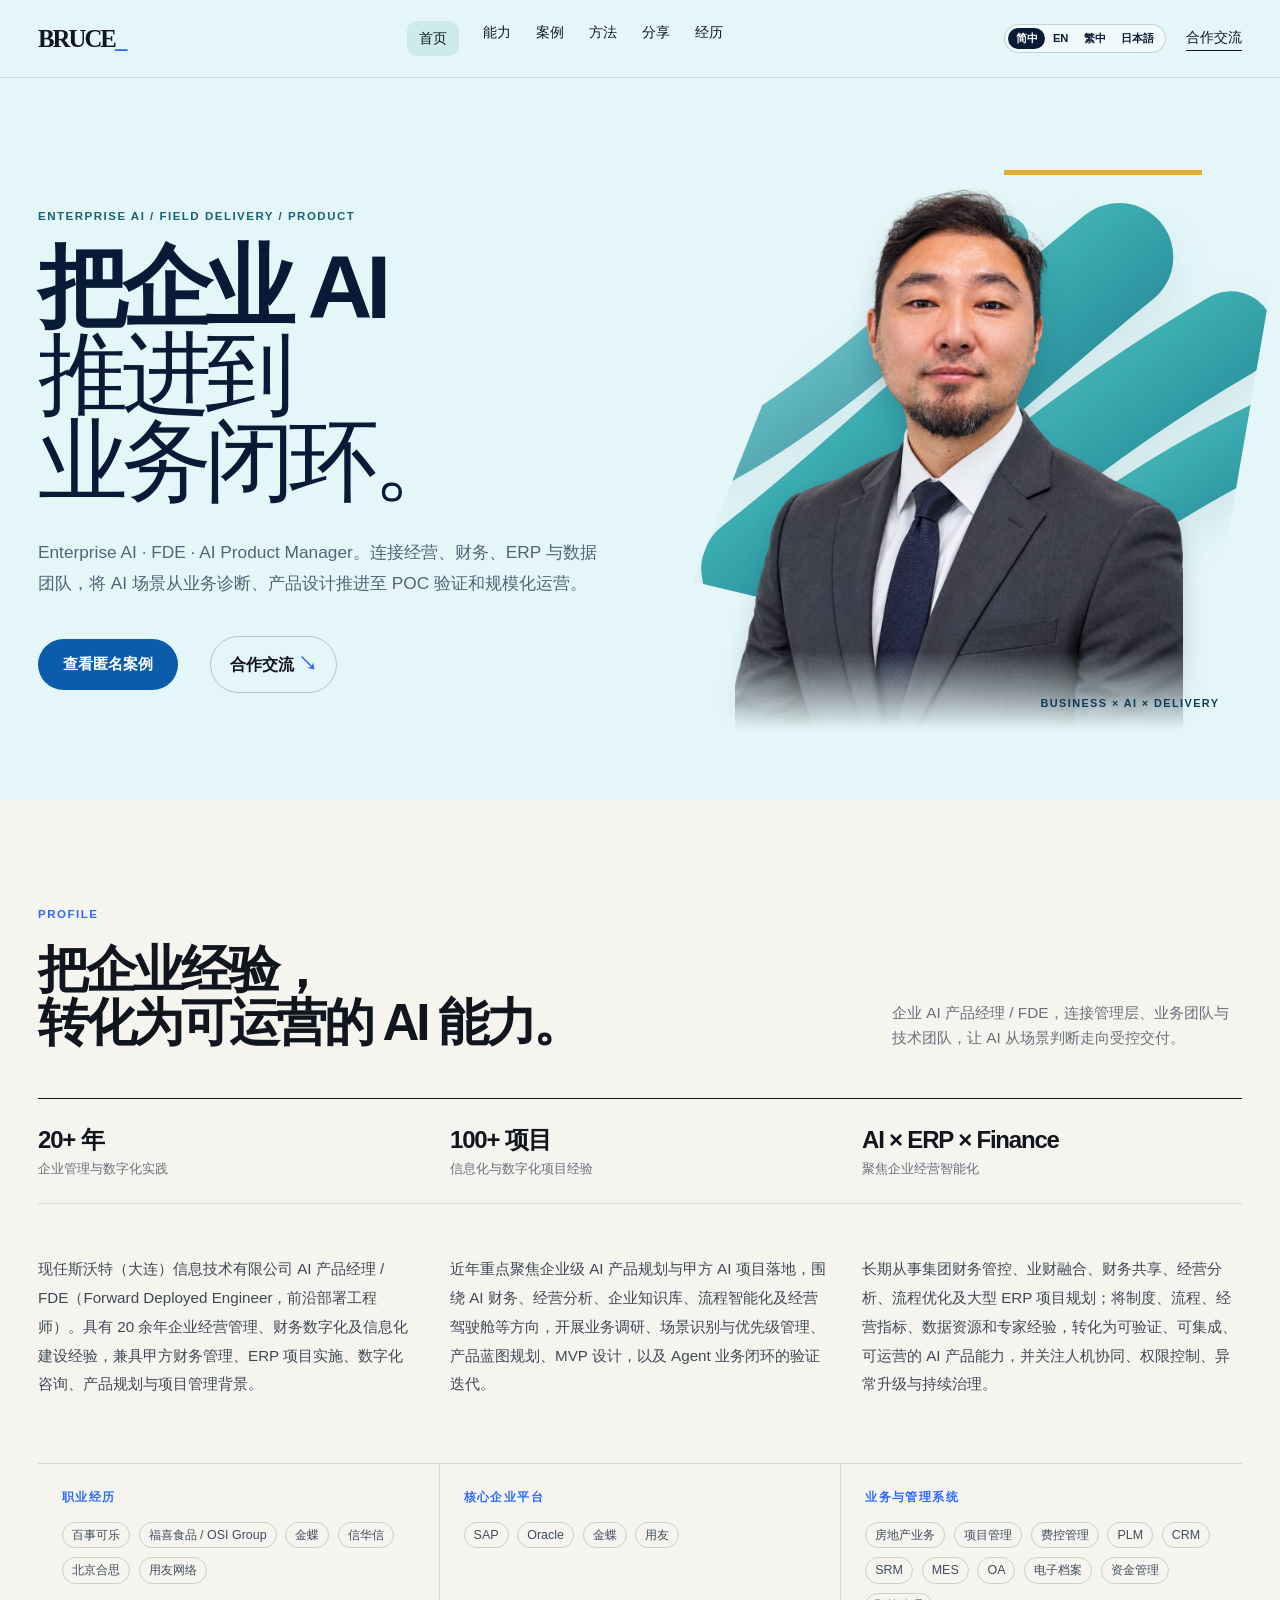
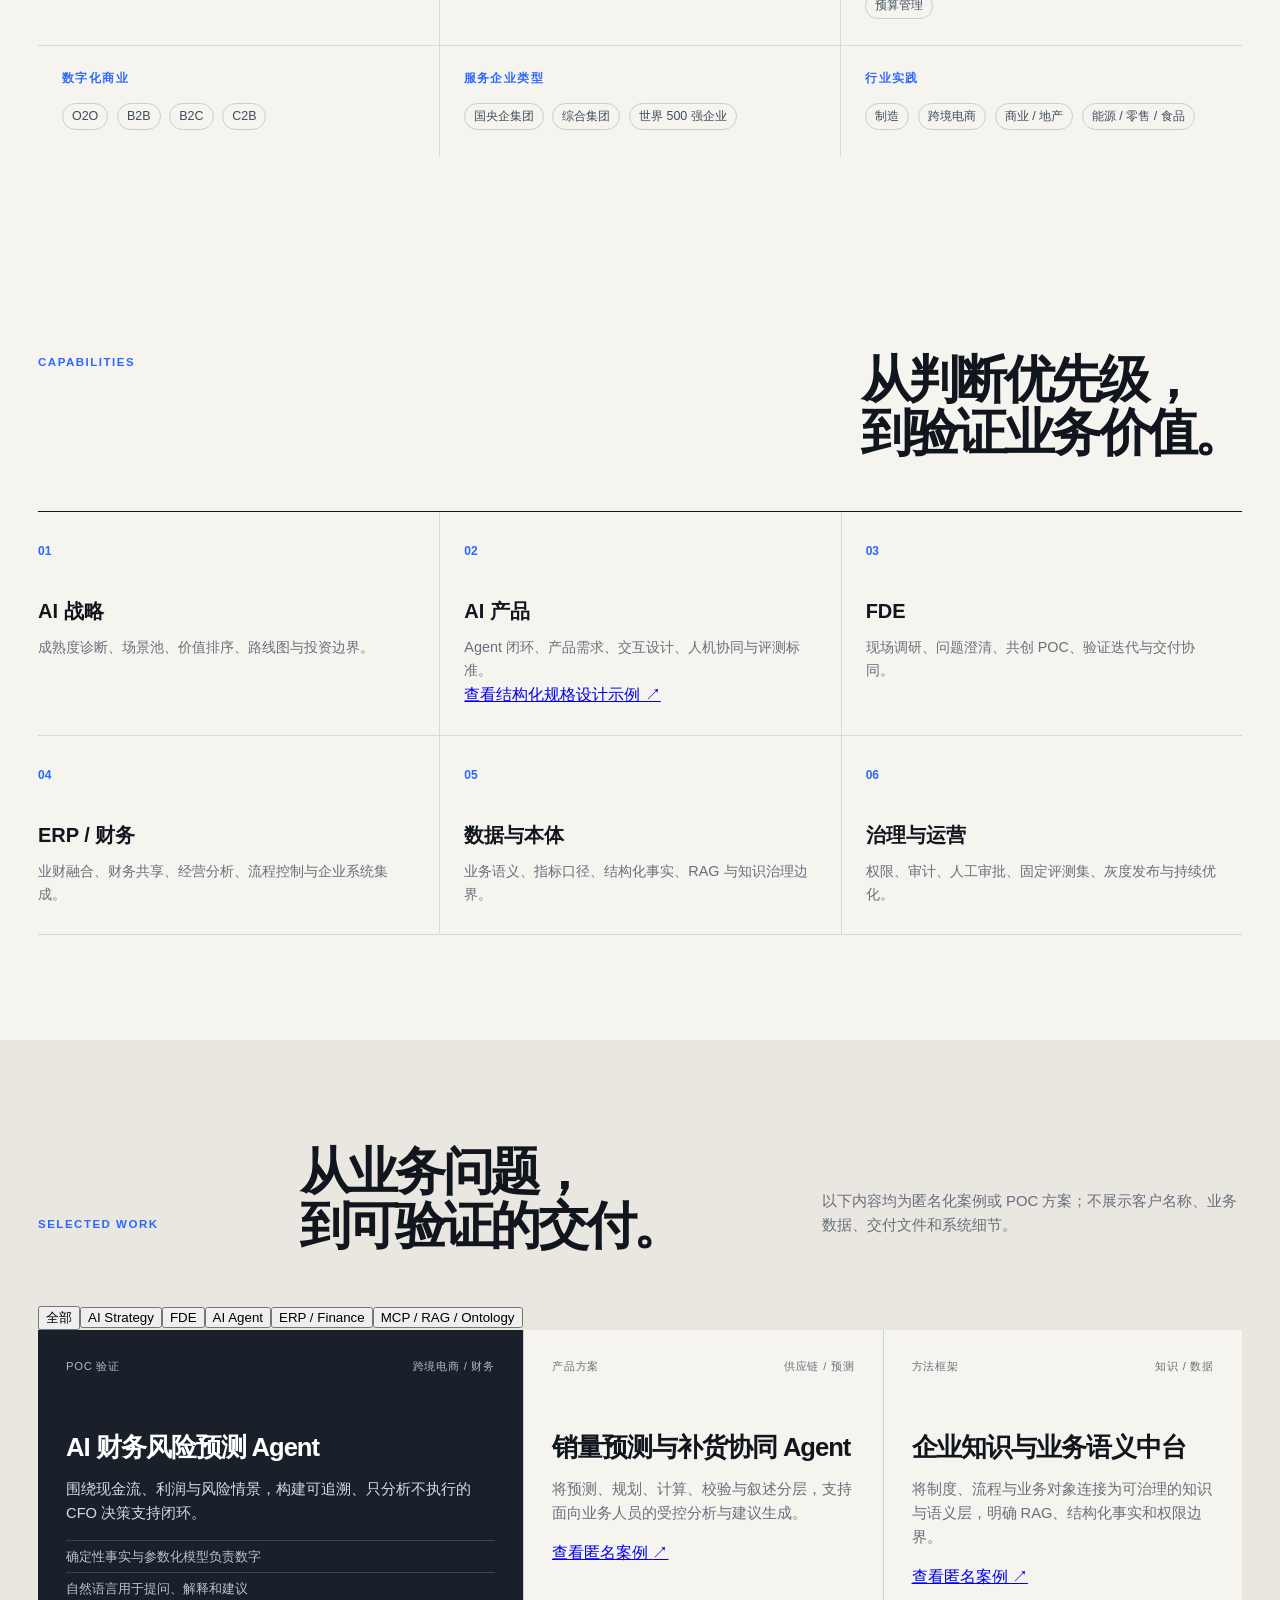
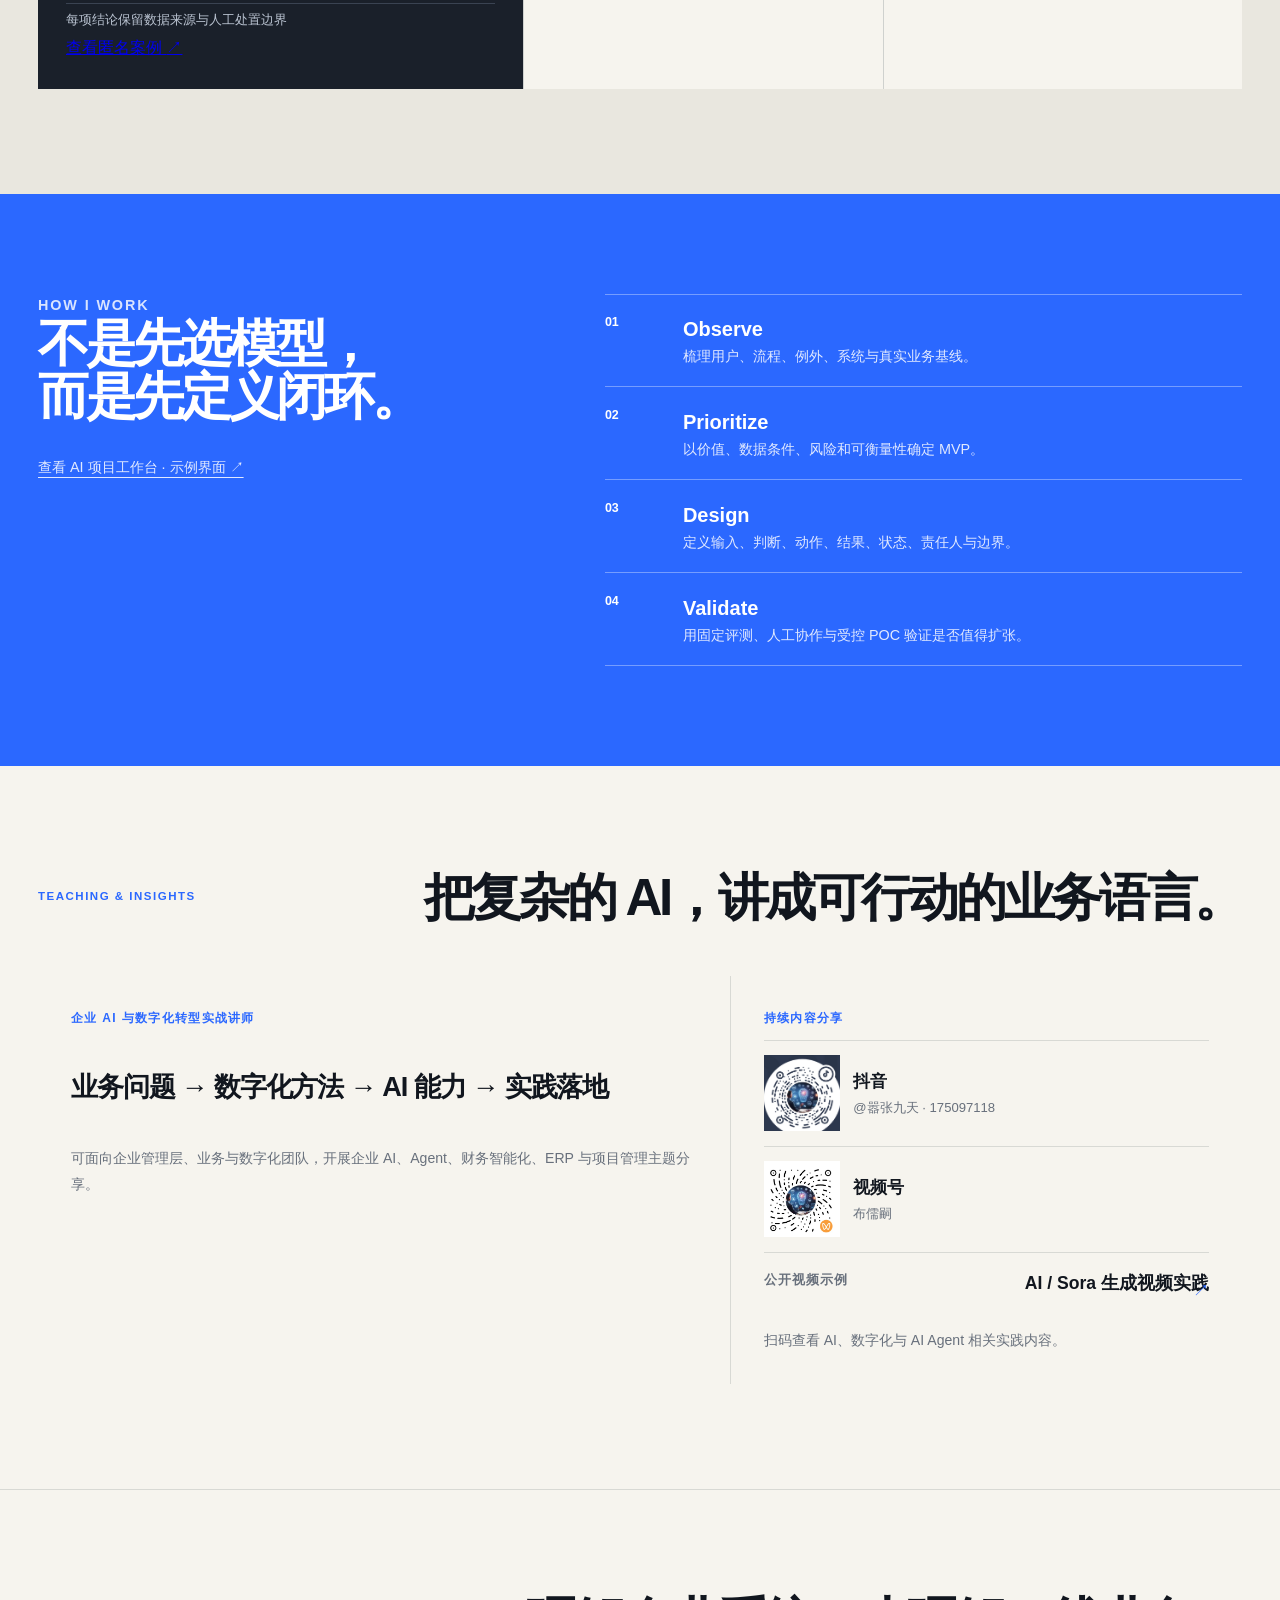
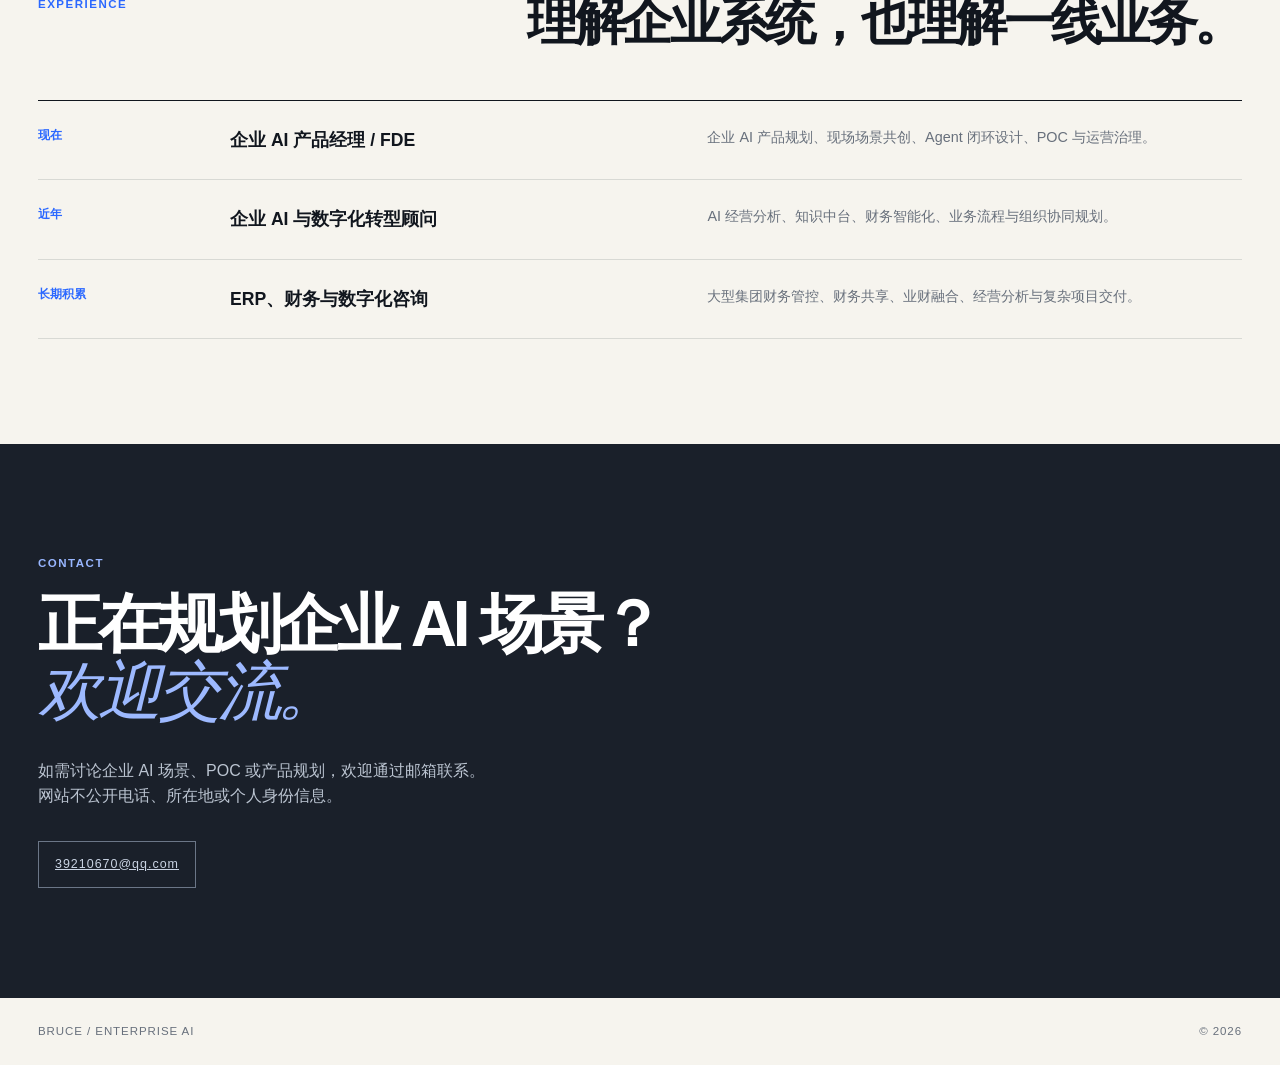
==== index.html @ 6c855cea "Publish Bruce AI portfolio" ====
<!doctype html>
<html lang="zh-CN">
  <head>
    <meta charset="UTF-8" />
    <meta name="viewport" content="width=device-width, initial-scale=1.0" />
    <meta name="description" content="Bruce 的企业 AI、FDE、AI 产品与数字化转型个人作品集。" />
    <title>Bruce | Enterprise AI · FDE · AI Product</title>
    <link rel="alternate" hreflang="zh-CN" href="index.html" />
    <link rel="alternate" hreflang="en" href="en/" />
    <link rel="alternate" hreflang="zh-Hant" href="zh-hant/" />
    <link rel="alternate" hreflang="ja" href="ja/" />
    <link rel="alternate" hreflang="x-default" href="index.html" />
    <link rel="icon" type="image/svg+xml" href="favicon.svg" />
    <link rel="stylesheet" href="styles.css" />
    <link rel="stylesheet" href="channel.css" />
    <link rel="stylesheet" href="profile.css" />
    <link rel="stylesheet" href="hero-refresh.css" />
    <link rel="stylesheet" href="hero-cutout.css" />
    <link rel="stylesheet" href="language.css" />
  </head>
  <body>
    <a class="skip-link" href="#main">跳至正文</a>
    <header class="site-header">
      <a class="brand" href="#top" aria-label="Bruce 首页">BRUCE<span>_</span></a>
      <nav aria-label="主导航">
        <a href="#top">首页</a>
        <a href="#capabilities">能力</a>
        <a href="#projects">案例</a>
        <a href="#method">方法</a>
        <a href="#insights">分享</a>
        <a href="#experience">经历</a>
      </nav>
      <div class="header-tools">
        <div class="language-tabs" aria-label="语言选择">
          <a href="index.html" lang="zh-CN" aria-current="page">简中</a>
          <a href="en/" lang="en">EN</a>
          <a href="zh-hant/" lang="zh-Hant">繁中</a>
          <a href="ja/" lang="ja">日本語</a>
        </div>
        <details class="language-menu">
          <summary>简中</summary>
          <div>
            <a href="index.html" lang="zh-CN" aria-current="page">简体中文</a>
            <a href="en/" lang="en">English</a>
            <a href="zh-hant/" lang="zh-Hant">繁體中文</a>
            <a href="ja/" lang="ja">日本語</a>
          </div>
        </details>
        <a class="header-cta" href="#contact">合作交流</a>
      </div>
    </header>

    <main id="main">
      <section class="hero" id="top" aria-labelledby="hero-title">
        <div class="hero-copy">
          <p class="eyebrow">ENTERPRISE AI / FIELD DELIVERY / PRODUCT</p>
          <h1 id="hero-title">把企业 AI<br /><em>推进到<br />业务闭环。</em></h1>
          <p class="lede">Enterprise AI · FDE · AI Product Manager。连接经营、财务、ERP 与数据团队，将 AI 场景从业务诊断、产品设计推进至 POC 验证和规模化运营。</p>
          <div class="hero-actions">
            <a class="button primary" href="#projects">查看匿名案例</a>
            <a class="text-link" href="#contact">合作交流 <span aria-hidden="true">↘</span></a>
          </div>
        </div>
        <figure class="hero-portrait">
          <img src="assets/profile/bruce-portrait-cutout-v1.png" alt="Bruce 的职业肖像" />
          <figcaption>BUSINESS × AI × DELIVERY</figcaption>
        </figure>
      </section>

      <section class="section profile" id="profile" aria-labelledby="profile-title">
        <div class="section-intro profile-intro">
          <div><p class="eyebrow">PROFILE</p><h2 id="profile-title">把企业经验，<br />转化为可运营的 AI 能力。</h2></div>
          <p>企业 AI 产品经理 / FDE，连接管理层、业务团队与技术团队，让 AI 从场景判断走向受控交付。</p>
        </div>
        <div class="profile-proof" aria-label="经验概览">
          <div><strong>20+ 年</strong><span>企业管理与数字化实践</span></div>
          <div><strong>100+ 项目</strong><span>信息化与数字化项目经验</span></div>
          <div><strong>AI × ERP × Finance</strong><span>聚焦企业经营智能化</span></div>
        </div>
        <div class="profile-story">
          <p>现任斯沃特（大连）信息技术有限公司 AI 产品经理 / FDE（Forward Deployed Engineer，前沿部署工程师）。具有 20 余年企业经营管理、财务数字化及信息化建设经验，兼具甲方财务管理、ERP 项目实施、数字化咨询、产品规划与项目管理背景。</p>
          <p>近年重点聚焦企业级 AI 产品规划与甲方 AI 项目落地，围绕 AI 财务、经营分析、企业知识库、流程智能化及经营驾驶舱等方向，开展业务调研、场景识别与优先级管理、产品蓝图规划、MVP 设计，以及 Agent 业务闭环的验证迭代。</p>
          <p>长期从事集团财务管控、业财融合、财务共享、经营分析、流程优化及大型 ERP 项目规划；将制度、流程、经营指标、数据资源和专家经验，转化为可验证、可集成、可运营的 AI 产品能力，并关注人机协同、权限控制、异常升级与持续治理。</p>
        </div>
        <div class="profile-context" aria-label="职业背景概览">
          <article><p>职业经历</p><ul><li>百事可乐</li><li>福喜食品 / OSI Group</li><li>金蝶</li><li>信华信</li><li>北京合思</li><li>用友网络</li></ul></article>
          <article><p>核心企业平台</p><ul><li>SAP</li><li>Oracle</li><li>金蝶</li><li>用友</li></ul></article>
          <article><p>业务与管理系统</p><ul><li>房地产业务</li><li>项目管理</li><li>费控管理</li><li>PLM</li><li>CRM</li><li>SRM</li><li>MES</li><li>OA</li><li>电子档案</li><li>资金管理</li><li>预算管理</li></ul></article>
          <article><p>数字化商业</p><ul><li>O2O</li><li>B2B</li><li>B2C</li><li>C2B</li></ul></article>
          <article><p>服务企业类型</p><ul><li>国央企集团</li><li>综合集团</li><li>世界 500 强企业</li></ul></article>
          <article><p>行业实践</p><ul><li>制造</li><li>跨境电商</li><li>商业 / 地产</li><li>能源 / 零售 / 食品</li></ul></article>
        </div>
      </section>

      <section class="section" id="capabilities" aria-labelledby="capabilities-title">
        <div class="section-intro">
          <p class="eyebrow">CAPABILITIES</p>
          <h2 id="capabilities-title">从判断优先级，<br />到验证业务价值。</h2>
        </div>
        <div class="capability-grid">
          <article><span>01</span><h3>AI 战略</h3><p>成熟度诊断、场景池、价值排序、路线图与投资边界。</p></article>
          <article><span>02</span><h3>AI 产品</h3><p>Agent 闭环、产品需求、交互设计、人机协同与评测标准。</p><a href="cases/schema-configurator.html#product-preview">查看结构化规格设计示例 ↗</a></article>
          <article><span>03</span><h3>FDE</h3><p>现场调研、问题澄清、共创 POC、验证迭代与交付协同。</p></article>
          <article><span>04</span><h3>ERP / 财务</h3><p>业财融合、财务共享、经营分析、流程控制与企业系统集成。</p></article>
          <article><span>05</span><h3>数据与本体</h3><p>业务语义、指标口径、结构化事实、RAG 与知识治理边界。</p></article>
          <article><span>06</span><h3>治理与运营</h3><p>权限、审计、人工审批、固定评测集、灰度发布与持续优化。</p></article>
        </div>
      </section>

      <section class="section projects" id="projects" aria-labelledby="projects-title">
        <div class="section-intro wide">
          <p class="eyebrow">SELECTED WORK</p>
          <h2 id="projects-title">从业务问题，<br />到可验证的交付。</h2>
          <p>以下内容均为匿名化案例或 POC 方案；不展示客户名称、业务数据、交付文件和系统细节。</p>
        </div>
        <div class="project-filters" aria-label="按能力筛选案例">
          <button class="filter-button active" type="button" data-filter="all" aria-pressed="true">全部</button><button class="filter-button" type="button" data-filter="strategy" aria-pressed="false">AI Strategy</button><button class="filter-button" type="button" data-filter="fde" aria-pressed="false">FDE</button><button class="filter-button" type="button" data-filter="agent" aria-pressed="false">AI Agent</button><button class="filter-button" type="button" data-filter="finance" aria-pressed="false">ERP / Finance</button><button class="filter-button" type="button" data-filter="ontology" aria-pressed="false">MCP / RAG / Ontology</button>
        </div>
        <div class="project-stack">
          <article class="project-card featured" data-tags="agent,fde,finance">
            <div class="project-meta"><span>POC 验证</span><span>跨境电商 / 财务</span></div>
            <h3>AI 财务风险预测 Agent</h3>
            <p>围绕现金流、利润与风险情景，构建可追溯、只分析不执行的 CFO 决策支持闭环。</p>
            <ul><li>确定性事实与参数化模型负责数字</li><li>自然语言用于提问、解释和建议</li><li>每项结论保留数据来源与人工处置边界</li></ul>
            <a class="case-link" href="cases/ai-finance-risk-agent.html">查看匿名案例 <span aria-hidden="true">↗</span></a>
          </article>
          <article class="project-card" data-tags="agent,strategy,finance">
            <div class="project-meta"><span>产品方案</span><span>供应链 / 预测</span></div>
            <h3>销量预测与补货协同 Agent</h3>
            <p>将预测、规划、计算、校验与叙述分层，支持面向业务人员的受控分析与建议生成。</p>
            <a class="case-link" href="cases/sales-forecast-replenishment-agent.html">查看匿名案例 <span aria-hidden="true">↗</span></a>
          </article>
          <article class="project-card" data-tags="ontology,strategy,fde">
            <div class="project-meta"><span>方法框架</span><span>知识 / 数据</span></div>
            <h3>企业知识与业务语义中台</h3>
            <p>将制度、流程与业务对象连接为可治理的知识与语义层，明确 RAG、结构化事实和权限边界。</p>
            <a class="case-link" href="cases/knowledge-semantic-platform.html">查看匿名案例 <span aria-hidden="true">↗</span></a>
          </article>
        </div>
      </section>

      <section class="method" id="method" aria-labelledby="method-title">
        <div>
          <p class="eyebrow">HOW I WORK</p>
          <h2 id="method-title">不是先选模型，<br />而是先定义闭环。</h2>
          <p style="margin-top:2rem"><a href="cases/ai-project-workbench.html#product-preview" style="color:inherit;text-underline-offset:5px">查看 AI 项目工作台 · 示例界面 ↗</a></p>
        </div>
        <ol>
          <li><b>01</b><div><h3>Observe</h3><p>梳理用户、流程、例外、系统与真实业务基线。</p></div></li>
          <li><b>02</b><div><h3>Prioritize</h3><p>以价值、数据条件、风险和可衡量性确定 MVP。</p></div></li>
          <li><b>03</b><div><h3>Design</h3><p>定义输入、判断、动作、结果、状态、责任人与边界。</p></div></li>
          <li><b>04</b><div><h3>Validate</h3><p>用固定评测、人工协作与受控 POC 验证是否值得扩张。</p></div></li>
        </ol>
      </section>

      <section class="section insights" id="insights" aria-labelledby="insights-title">
        <div class="section-intro wide"><p class="eyebrow">TEACHING & INSIGHTS</p><h2 id="insights-title">把复杂的 AI，讲成可行动的业务语言。</h2></div>
        <div class="insight-layout">
          <div class="teaching"><p>企业 AI 与数字化转型实战讲师</p><h3>业务问题 → 数字化方法 → AI 能力 → 实践落地</h3><span>可面向企业管理层、业务与数字化团队，开展企业 AI、Agent、财务智能化、ERP 与项目管理主题分享。</span></div>
          <div class="channels"><p>持续内容分享</p><div class="channel-card"><img src="assets/channels/image1.png" alt="抖音账号 嚣张九天 的二维码" /><div><strong>抖音</strong><span>@嚣张九天 · 175097118</span></div></div><div class="channel-card"><img src="assets/channels/image2.png" alt="视频号 布儒嗣 的二维码" /><div><strong>视频号</strong><span>布儒嗣</span></div></div><a class="featured-video" href="https://www.bilibili.com/video/BV1Lt421V7Rb/" target="_blank" rel="noreferrer"><span>公开视频示例</span><strong>AI / Sora 生成视频实践</strong><i aria-hidden="true">↗</i></a><small>扫码查看 AI、数字化与 AI Agent 相关实践内容。</small></div>
        </div>
      </section>

      <section class="section experience" id="experience" aria-labelledby="experience-title">
        <div class="section-intro"><p class="eyebrow">EXPERIENCE</p><h2 id="experience-title">理解企业系统，也理解一线业务。</h2></div>
        <div class="timeline">
          <article><span>现在</span><h3>企业 AI 产品经理 / FDE</h3><p>企业 AI 产品规划、现场场景共创、Agent 闭环设计、POC 与运营治理。</p></article>
          <article><span>近年</span><h3>企业 AI 与数字化转型顾问</h3><p>AI 经营分析、知识中台、财务智能化、业务流程与组织协同规划。</p></article>
          <article><span>长期积累</span><h3>ERP、财务与数字化咨询</h3><p>大型集团财务管控、财务共享、业财融合、经营分析与复杂项目交付。</p></article>
        </div>
      </section>

      <section class="contact" id="contact" aria-labelledby="contact-title">
        <p class="eyebrow">CONTACT</p>
        <h2 id="contact-title">正在规划企业 AI 场景？<br /><em>欢迎交流。</em></h2>
        <p>如需讨论企业 AI 场景、POC 或产品规划，欢迎通过邮箱联系。网站不公开电话、所在地或个人身份信息。</p>
        <a class="email-placeholder" href="mailto:39210670@qq.com">39210670@qq.com</a>
      </section>
    </main>

    <footer><span>BRUCE / ENTERPRISE AI</span><span>© 2026</span></footer>
    <script>
      const filters = document.querySelectorAll('.filter-button');
      const cards = document.querySelectorAll('.project-card');
      filters.forEach((filter) => filter.addEventListener('click', () => {
        const selected = filter.dataset.filter;
        filters.forEach((item) => { item.classList.toggle('active', item === filter); item.setAttribute('aria-pressed', item === filter); });
        cards.forEach((card) => { card.hidden = selected !== 'all' && !card.dataset.tags.split(',').includes(selected); });
      }));
    </script>
  </body>
</html>
---- styles.css ----
:root{--ink:#11161e;--paper:#f6f4ee;--muted:#68707c;--line:#d8d9d4;--blue:#2b68ff;--blue-pale:#eaf0ff;--panel:#1a202a}*{box-sizing:border-box}html{scroll-behavior:smooth}body{margin:0;background:var(--paper);color:var(--ink);font-family:Inter,"PingFang SC","Microsoft YaHei",Arial,sans-serif;font-size:16px;line-height:1.6}.skip-link{position:absolute;left:-999px}.skip-link:focus{left:1rem;top:1rem;background:#fff;padding:.5rem;z-index:10}.site-header{height:78px;display:flex;align-items:center;justify-content:space-between;max-width:1280px;margin:auto;padding:0 38px;border-bottom:1px solid var(--line)}.brand{font-family:Georgia,serif;font-size:1.55rem;font-weight:800;letter-spacing:-.08em;color:var(--ink);text-decoration:none}.brand span{color:var(--blue)}nav{display:flex;gap:1.55rem}nav a,.header-cta{font-size:.88rem;text-decoration:none;color:var(--ink)}.header-cta{border-bottom:1px solid var(--ink);padding-bottom:2px}.hero{max-width:1280px;margin:auto;padding:100px 38px 84px;display:grid;grid-template-columns:1.12fr .88fr;gap:5rem;min-height:650px}.eyebrow{margin:0 0 1.2rem;font-size:.72rem;font-weight:700;letter-spacing:.13em;color:var(--blue)}h1,h2,h3,p{margin-top:0}h1{font-size:clamp(3.4rem,7vw,6.8rem);line-height:.97;letter-spacing:-.075em;margin:0 0 2rem}h1 em,h2 em{font-family:Georgia,serif;font-weight:400}h1 em{color:var(--blue)}.lede{max-width:590px;color:#404853;font-size:1.08rem;line-height:1.8}.hero-actions{display:flex;align-items:center;gap:2rem;margin-top:2.3rem}.button{display:inline-block;padding:.85rem 1.25rem;text-decoration:none;font-weight:700;font-size:.92rem}.primary{background:var(--blue);color:white}.text-link{color:var(--ink);text-decoration:none;font-weight:600}.text-link span{color:var(--blue);font-size:1.2rem}.hero-map{position:relative;min-height:405px;background:var(--panel);color:white;overflow:hidden;border-radius:2px}.hero-map:before,.hero-map:after{content:"";position:absolute;border:1px solid rgba(255,255,255,.15);border-radius:50%;width:440px;height:440px;left:50%;top:50%;transform:translate(-50%,-50%)}.hero-map:after{width:270px;height:270px}.map-label{position:absolute;top:22px;left:25px;font-size:.68rem;color:#a9b2c0;letter-spacing:.13em}.map-core{position:absolute;left:50%;top:50%;transform:translate(-50%,-50%);font-weight:800;font-size:1.5rem;line-height:1.1;text-align:center;color:#fff}.map-node{position:absolute;font-size:.75rem;padding:.35rem .55rem;background:#293343;border:1px solid #536173;border-radius:3px}.map-node.top{top:54px;left:50%;transform:translateX(-50%)}.map-node.left{left:30px;top:50%;transform:translateY(-50%)}.map-node.right{right:22px;top:50%;transform:translateY(-50%)}.map-node.bottom{bottom:55px;left:50%;transform:translateX(-50%)}.map-caption{position:absolute;bottom:19px;left:25px;right:25px;color:#bbc3cf;font-size:.78rem;line-height:1.4}.proof-strip{background:var(--ink);color:#fff;display:grid;grid-template-columns:repeat(3,1fr);padding:34px max(38px,calc((100vw - 1204px)/2));gap:2rem}.proof-strip div{display:flex;flex-direction:column}.proof-strip strong{font-size:1.45rem;letter-spacing:-.04em}.proof-strip span{font-size:.8rem;color:#b7bfca}.section{max-width:1280px;margin:auto;padding:105px 38px}.section-intro{display:flex;justify-content:space-between;gap:3rem;margin-bottom:3.2rem}.section-intro.wide{align-items:end}.section-intro.wide>p:last-child{max-width:420px;color:var(--muted);font-size:.93rem}h2{font-size:clamp(2.3rem,4vw,4rem);line-height:1.05;letter-spacing:-.065em;margin:0}.capability-grid{display:grid;grid-template-columns:repeat(3,1fr);border-top:1px solid var(--ink)}.capability-grid article{padding:25px 24px 28px 0;border-bottom:1px solid var(--line);min-height:190px}.capability-grid article:not(:nth-child(3n+1)){padding-left:24px;border-left:1px solid var(--line)}.capability-grid span{font-size:.75rem;color:var(--blue);font-weight:700}.capability-grid h3{font-size:1.25rem;margin:2rem 0 .55rem}.capability-grid p{margin:0;color:var(--muted);font-size:.9rem}.projects{background:#e9e7df;max-width:none;padding-left:max(38px,calc((100vw - 1204px)/2));padding-right:max(38px,calc((100vw - 1204px)/2))}.project-stack{display:grid;grid-template-columns:1.15fr .85fr .85fr;gap:1px;background:#cfd1ce}.project-card{min-height:320px;background:var(--paper);padding:28px;display:flex;flex-direction:column}.project-card.featured{background:var(--panel);color:#fff}.project-meta{display:flex;justify-content:space-between;gap:1rem;font-size:.7rem;letter-spacing:.07em;color:var(--muted)}.featured .project-meta{color:#aeb9c9}.project-card h3{font-size:1.6rem;line-height:1.15;letter-spacing:-.04em;margin:3.6rem 0 1rem}.project-card p{color:var(--muted);font-size:.92rem}.featured p{color:#d3dae4}.project-card ul{padding:0;list-style:none;margin:auto 0 0;font-size:.82rem;color:#b9c2d0}.project-card li{padding:.3rem 0;border-top:1px solid #3a4352}.method{background:var(--blue);color:#fff;padding:100px max(38px,calc((100vw - 1204px)/2));display:grid;grid-template-columns:.85fr 1.15fr;gap:6rem}.method .eyebrow{color:#d9e4ff}.method ol{padding:0;margin:0;list-style:none;border-top:1px solid rgba(255,255,255,.35)}.method li{display:grid;grid-template-columns:62px 1fr;padding:1.15rem 0;border-bottom:1px solid rgba(255,255,255,.35);gap:1rem}.method b{font-size:.78rem}.method h3{font-size:1.25rem;margin:0}.method p{margin:0;color:#e1e9ff;font-size:.9rem}.insight-layout{display:grid;grid-template-columns:1.15fr .85fr;gap:1px;background:var(--line)}.teaching,.channels{background:var(--paper);padding:33px}.teaching>p,.channels>p{font-size:.75rem;text-transform:uppercase;letter-spacing:.11em;color:var(--blue);font-weight:700}.teaching h3{font-size:1.7rem;line-height:1.25;letter-spacing:-.04em;margin:2.6rem 0}.teaching span,.channels small{color:var(--muted);font-size:.88rem}.channels a{display:grid;grid-template-columns:1fr auto;gap:.1rem;position:relative;text-decoration:none;color:var(--ink);border-top:1px solid var(--line);padding:1rem 0}.channels a strong{font-size:1.1rem}.channels a span{grid-column:1;color:var(--muted);font-size:.82rem}.channels a i{grid-row:1/3;grid-column:2;color:var(--blue);font-style:normal}.channels small{display:block;margin-top:1rem}.experience{border-top:1px solid var(--line)}.timeline{border-top:1px solid var(--ink)}.timeline article{display:grid;grid-template-columns:160px 1fr 1.2fr;gap:2rem;padding:25px 0;border-bottom:1px solid var(--line)}.timeline span{font-size:.78rem;color:var(--blue);font-weight:700}.timeline h3{font-size:1.1rem;margin:0}.timeline p{margin:0;color:var(--muted);font-size:.9rem}.contact{background:var(--panel);color:#fff;padding:110px max(38px,calc((100vw - 1204px)/2))}.contact .eyebrow{color:#98b6ff}.contact h2{font-size:clamp(2.7rem,5vw,5rem)}.contact h2 em{color:#9db9ff}.contact>p:not(.eyebrow){color:#bbc4d1;max-width:450px;margin:2rem 0}.email-placeholder{display:inline-block;border:1px solid #6b7687;padding:.8rem 1rem;font-size:.78rem;letter-spacing:.08em;color:#c9d3e3}footer{max-width:1280px;margin:auto;padding:24px 38px;display:flex;justify-content:space-between;color:var(--muted);font-size:.72rem;letter-spacing:.08em}@media(max-width:800px){.site-header{padding:0 20px;height:66px}.site-header nav{display:none}.hero{padding:70px 20px 56px;grid-template-columns:1fr;gap:3.5rem}.hero-map{min-height:350px}.proof-strip{grid-template-columns:1fr;padding:28px 20px;gap:1.3rem}.section{padding:72px 20px}.section-intro{display:block;margin-bottom:2.4rem}.section-intro .eyebrow{margin-bottom:.8rem}.capability-grid{grid-template-columns:1fr}.capability-grid article,.capability-grid article:not(:nth-child(3n+1)){padding:22px 0;border-left:0;min-height:auto}.projects{padding:72px 20px}.project-stack,.insight-layout,.method{grid-template-columns:1fr}.project-card{min-height:250px}.method{padding:72px 20px;gap:3rem}.timeline article{grid-template-columns:1fr;gap:.4rem}.contact{padding:78px 20px}footer{padding:22px 20px}.hero-actions{align-items:flex-start;flex-direction:column;gap:1rem}}
---- channel.css ----
.channel-card{display:flex;align-items:center;gap:.85rem;border-top:1px solid #d8d9d4;padding:.9rem 0}.channel-card img{width:76px;height:76px;object-fit:cover}.channel-card strong{display:block;font-size:1.05rem}.channel-card span{display:block;color:#68707c;font-size:.82rem;margin-top:.1rem}@media(max-width:800px){.channel-card img{width:88px;height:88px}}
.featured-video{position:relative;display:block;border-top:1px solid #d8d9d4;padding:1rem 1.5rem 1rem 0;color:#11161e;text-decoration:none}.featured-video span{display:block;color:#2b68ff;font-size:.72rem;font-weight:700;letter-spacing:.08em}.featured-video strong{font-size:.92rem}.featured-video i{position:absolute;right:0;top:50%;transform:translateY(-50%);color:#2b68ff;font-style:normal}
---- profile.css ----
.profile{padding-bottom:92px}.profile-intro{align-items:end;margin-bottom:3rem}.profile-intro>p{max-width:350px;margin:0;color:var(--muted);font-size:.96rem}.profile-proof{display:grid;grid-template-columns:repeat(3,1fr);gap:2rem;border-top:1px solid var(--ink);border-bottom:1px solid var(--line);margin-bottom:3.2rem;padding:1.35rem 0 1.45rem}.profile-proof div{display:flex;flex-direction:column}.profile-proof strong{font-size:1.5rem;letter-spacing:-.05em}.profile-proof span{color:var(--muted);font-size:.8rem}.profile-story{display:grid;grid-template-columns:repeat(3,1fr);gap:2rem}.profile-story p{margin:0;color:#3e4957;font-size:.95rem;line-height:1.9}.profile-context{display:grid;grid-template-columns:repeat(3,1fr);gap:1px;margin-top:4rem;background:var(--line);border-top:1px solid var(--line)}.profile-context article{padding:1.45rem 1.5rem 1.6rem;background:var(--paper)}.profile-context p{margin:0 0 1rem;color:var(--blue);font-size:.72rem;font-weight:700;letter-spacing:.12em}.profile-context ul{display:flex;flex-wrap:wrap;gap:.55rem;list-style:none;margin:0;padding:0}.profile-context li{padding:.3rem .56rem;border:1px solid #c8ced2;border-radius:999px;color:#3f4d5e;font-size:.78rem;line-height:1.2}@media(max-width:800px){.profile{padding-bottom:66px}.profile-proof,.profile-story,.profile-context{grid-template-columns:1fr;gap:1.35rem}.profile-proof{margin-bottom:2.5rem}.profile-context{gap:1px;margin-top:2.5rem}.profile-context article{padding:1.25rem}.profile-intro>p{margin-top:1.2rem}}
---- hero-refresh.css ----
:root{--hero-sky:#e5f6f8;--hero-ink:#071a36;--hero-teal:#2f9ea5;--hero-gold:#e2ad2e}.site-header{max-width:none;background:var(--hero-sky);border-bottom:1px solid rgba(7,26,54,.12)}.site-header nav a:first-child{background:rgba(47,158,165,.13);padding:.42rem .75rem;border-radius:.6rem}.hero{max-width:none;background:var(--hero-sky);padding:92px max(38px,calc((100vw - 1204px)/2)) 70px;grid-template-columns:1.02fr .98fr;gap:3rem;min-height:660px;overflow:hidden}.hero-copy{align-self:center;position:relative;z-index:1}.hero .eyebrow{color:#17617c}.hero h1{color:var(--hero-ink);font-family:Inter,"PingFang SC","Microsoft YaHei",Arial,sans-serif;font-weight:800;letter-spacing:-.07em}.hero h1 em{font-family:inherit;color:var(--hero-ink);font-style:normal}.hero .lede{color:#526477;max-width:560px}.hero .primary{border-radius:999px;background:#0c5cac;padding:.85rem 1.55rem}.hero .text-link{border:1px solid rgba(7,26,54,.22);border-radius:999px;padding:.76rem 1.2rem}.hero-portrait{position:relative;min-height:500px;margin:0;align-self:end;display:flex;justify-content:center;isolation:isolate}.hero-portrait:before{content:"";position:absolute;z-index:-1;width:78%;height:92%;right:3%;top:3%;background:linear-gradient(145deg,var(--hero-teal),#197287);clip-path:polygon(28% 0,100% 11%,86% 98%,0 76%)}.hero-portrait:after{content:"";position:absolute;z-index:-1;width:42%;height:5px;right:7%;top:8%;background:var(--hero-gold)}.hero-portrait img{width:min(100%,470px);height:540px;object-fit:cover;object-position:50% 17%;align-self:end;mask-image:linear-gradient(to bottom,#000 83%,transparent 100%)}.hero-portrait figcaption{position:absolute;right:4%;bottom:18px;color:#0d3c58;letter-spacing:.13em;font-size:.68rem;font-weight:700}@media(max-width:800px){.site-header nav{display:none}.hero{padding:60px 20px 0;grid-template-columns:1fr;gap:1rem;min-height:0}.hero-portrait{min-height:395px}.hero-portrait img{height:420px;width:min(100%,360px)}.hero-portrait:before{width:86%;height:86%;right:2%;top:4%}.hero-portrait figcaption{bottom:12px}.hero-actions{flex-direction:row;flex-wrap:wrap}.hero .text-link{font-size:.85rem}}
---- hero-cutout.css ----
.hero-portrait{min-height:530px}.hero-portrait:before{width:104%;height:98%;right:-7%;top:-1%;background:url("data:image/svg+xml,%3Csvg xmlns='http://www.w3.org/2000/svg' viewBox='0 0 680 570'%3E%3Cdefs%3E%3ClinearGradient id='g' x1='.08' x2='.9' y1='.06' y2='.92'%3E%3Cstop stop-color='%2369cbc3'/%3E%3Cstop offset='.42' stop-color='%233aabb0'/%3E%3Cstop offset='1' stop-color='%23176d83'/%3E%3C/linearGradient%3E%3C/defs%3E%3Cg fill='none' stroke='url(%23g)' stroke-linecap='round'%3E%3Cpath d='M72 435 C198 337 321 214 492 75' stroke-width='125'/%3E%3Cpath d='M166 522 C304 390 436 273 621 165' stroke-width='101'/%3E%3Cpath d='M303 545 C414 423 534 342 668 277' stroke-width='78'/%3E%3Cpath d='M29 310 C144 248 245 154 359 55' stroke-width='57' opacity='.76'/%3E%3C/g%3E%3C/svg%3E") center/contain no-repeat;filter:drop-shadow(0 18px 20px rgba(23,109,128,.11))}.hero-portrait:after{top:0;width:35%;right:7%;box-shadow:0 390px 0 -1px rgba(229,246,248,.75)}.hero-portrait img{width:min(112%,540px);height:auto;max-height:560px;object-fit:contain;object-position:center bottom;filter:drop-shadow(0 18px 12px rgba(7,26,54,.16));mask-image:linear-gradient(to bottom,#000 86%,transparent 100%)}@media(max-width:800px){.hero-portrait{min-height:430px}.hero-portrait:before{width:110%;right:-10%;top:-1%}.hero-portrait:after{top:1%;width:34%;right:7%;box-shadow:0 300px 0 -1px rgba(229,246,248,.75)}.hero-portrait img{width:min(112%,410px);height:auto;max-height:445px}}
---- language.css ----
.header-tools{display:flex;align-items:center;gap:1.25rem}.language-tabs{display:flex;align-items:center;padding:.2rem;border:1px solid rgba(7,26,54,.18);border-radius:999px;background:rgba(255,255,255,.45)}.language-tabs a{padding:.22rem .48rem;border-radius:999px;color:var(--hero-ink,#071a36);font-size:.7rem;font-weight:700;line-height:1.2;text-decoration:none;white-space:nowrap}.language-tabs a[aria-current="page"]{background:var(--hero-ink,#071a36);color:#fff}.language-menu{display:none;position:relative}.language-menu summary{list-style:none;cursor:pointer;border:1px solid rgba(7,26,54,.22);border-radius:999px;padding:.35rem .65rem;color:var(--hero-ink,#071a36);font-size:.72rem;font-weight:750;line-height:1}.language-menu summary::-webkit-details-marker{display:none}.language-menu summary:after{content:"▾";margin-left:.35rem;font-size:.62rem}.language-menu[open] summary:after{content:"▴"}.language-menu>div{position:absolute;right:0;top:calc(100% + .55rem);z-index:20;min-width:132px;padding:.4rem;background:#fff;border:1px solid rgba(7,26,54,.14);border-radius:.75rem;box-shadow:0 12px 30px rgba(7,26,54,.15)}.language-menu a{display:block;padding:.48rem .55rem;border-radius:.45rem;color:var(--hero-ink,#071a36);font-size:.78rem;text-decoration:none;white-space:nowrap}.language-menu a:hover,.language-menu a:focus-visible,.language-menu a[aria-current="page"]{background:rgba(47,158,165,.13)}html[lang="zh-Hant"] body{font-family:Inter,"PingFang TC","Microsoft JhengHei",Arial,sans-serif}html[lang="ja"] body{font-family:Inter,"Hiragino Sans","Yu Gothic",Meiryo,Arial,sans-serif}html[lang="en"] .hero h1{font-size:clamp(4.2rem,7vw,7.2rem);letter-spacing:-.06em}html[lang="ja"] .hero h1{font-size:clamp(3.9rem,6vw,6.6rem);letter-spacing:-.045em}@media(max-width:1100px){.site-header nav{gap:.85rem}.language-tabs a{padding:.22rem .38rem}.header-tools{gap:.7rem}}@media(max-width:800px){.language-tabs{display:none}.language-menu{display:block}.header-tools{gap:.75rem}.header-cta{font-size:.78rem}.site-header{overflow:visible;position:relative;z-index:30}html[lang="en"] .hero h1,html[lang="ja"] .hero h1{font-size:clamp(3.1rem,14vw,4.2rem)}}@media(max-width:390px){.header-tools{gap:.55rem}.header-cta{display:none}}
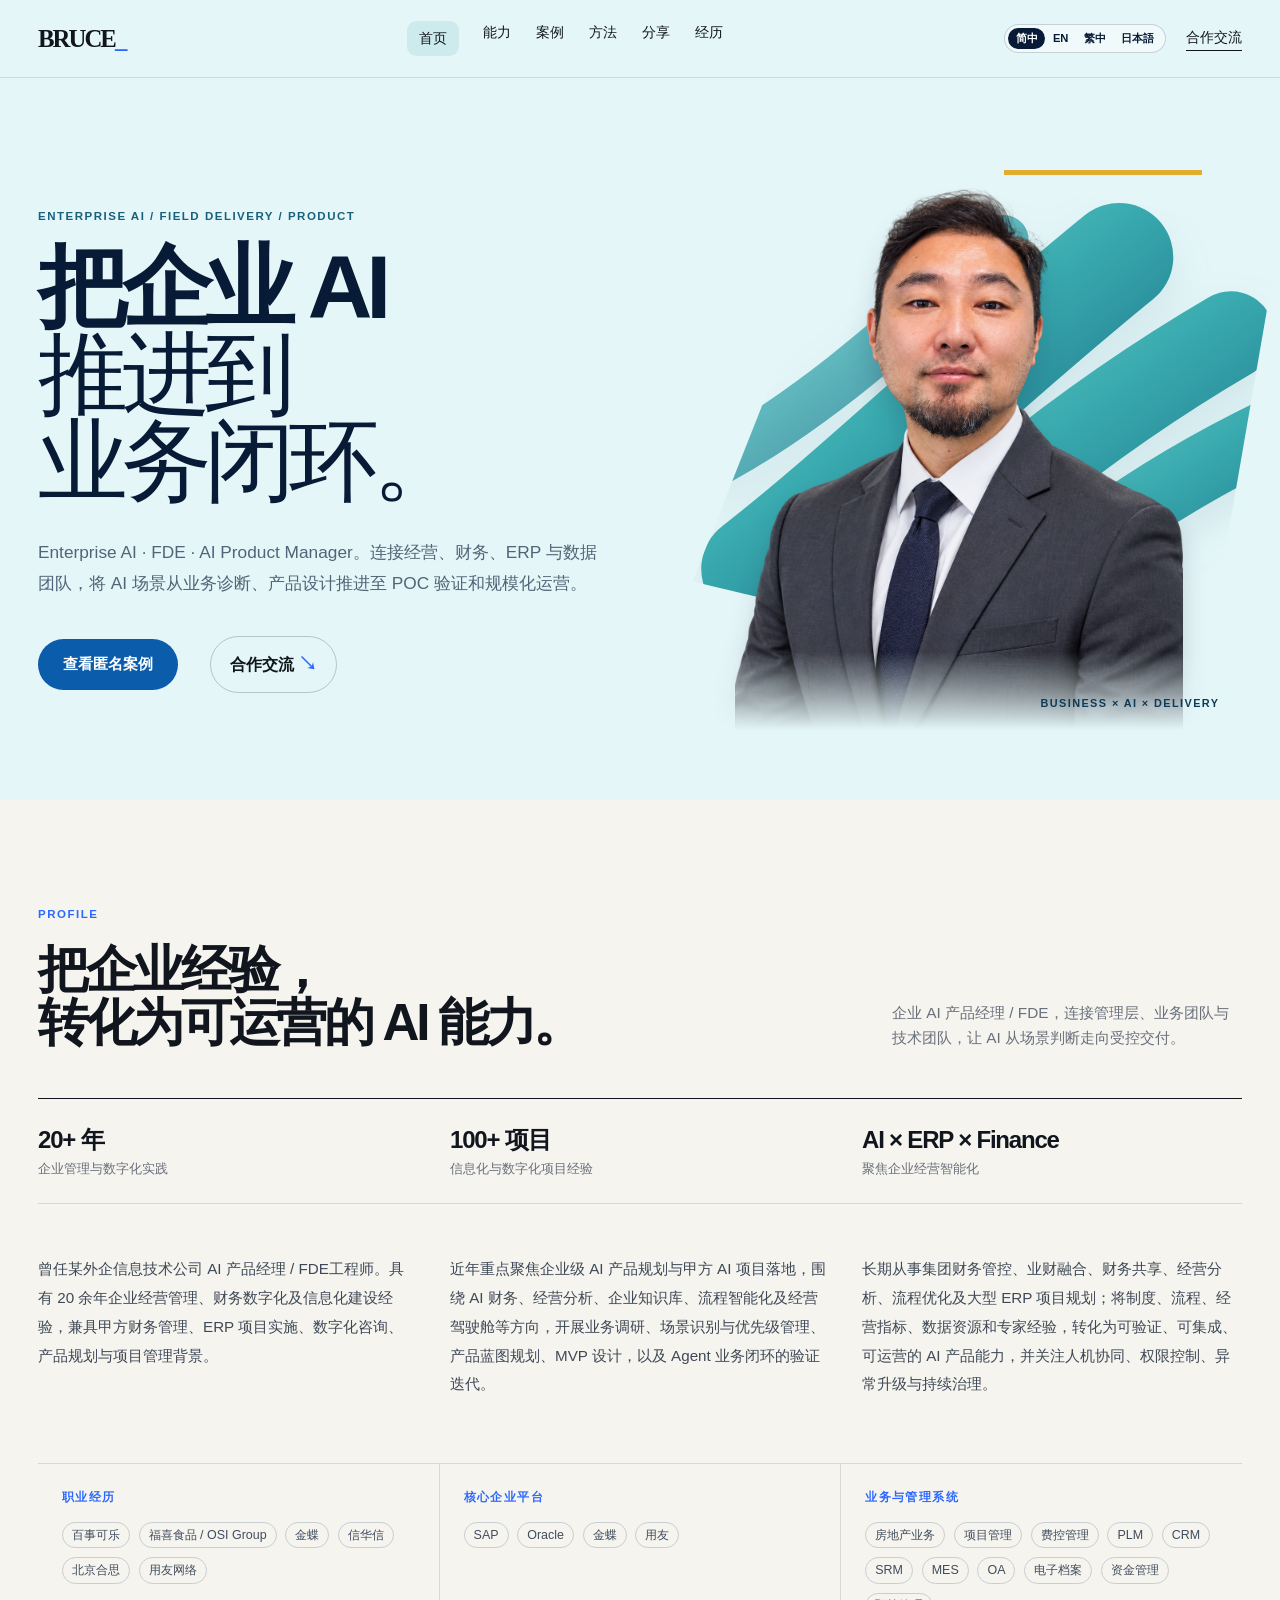
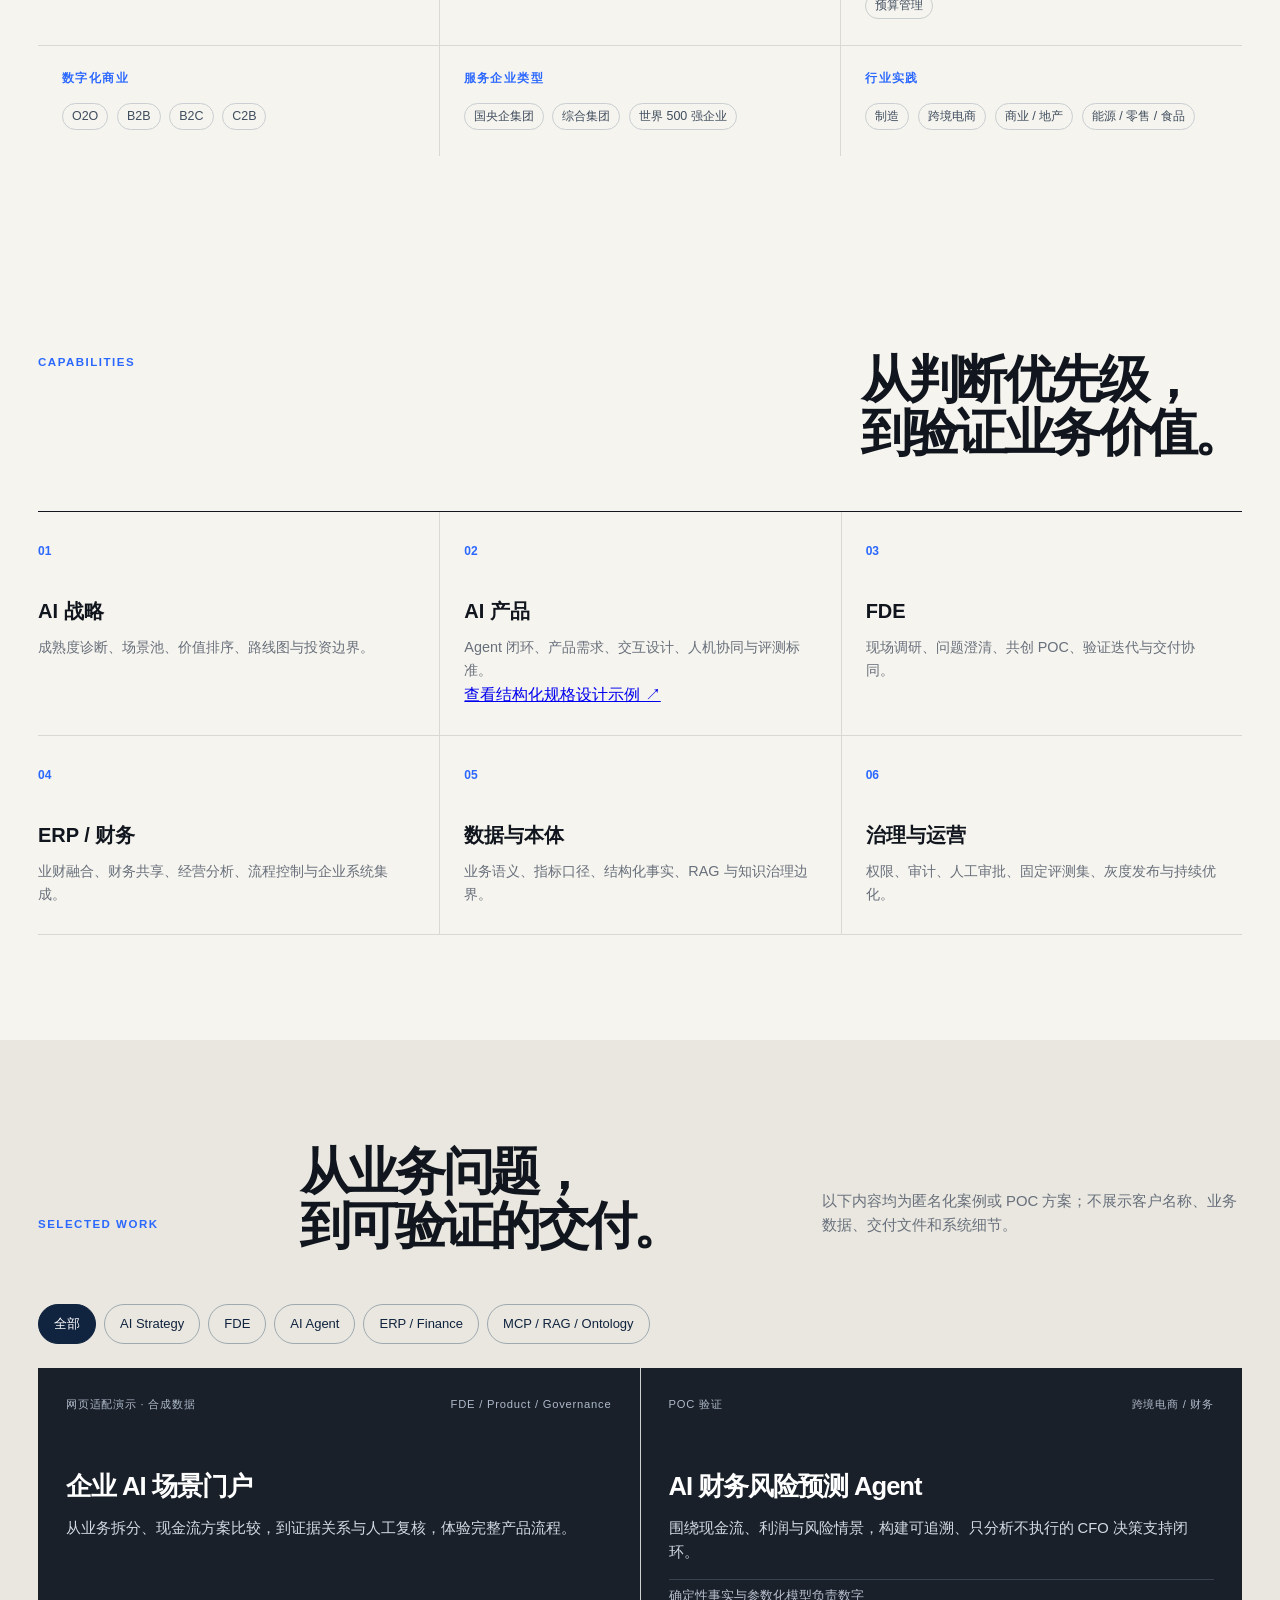
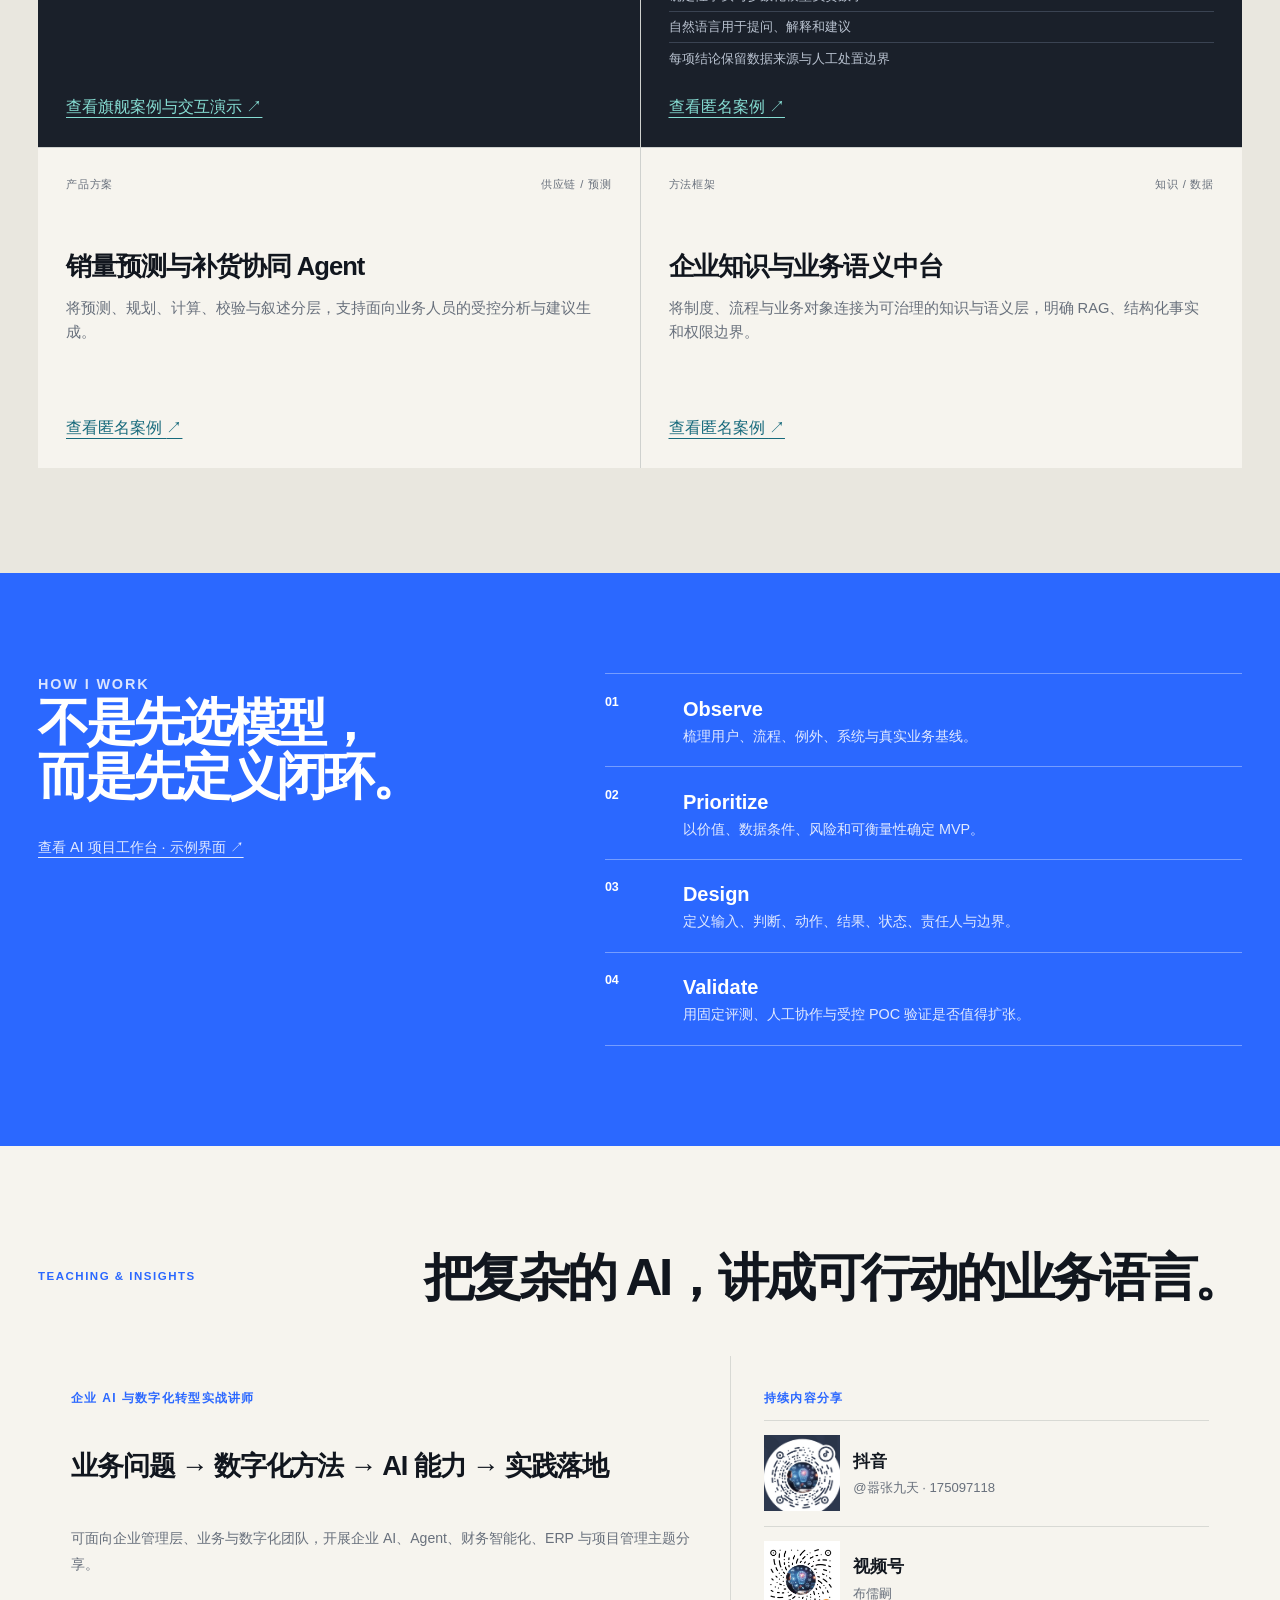
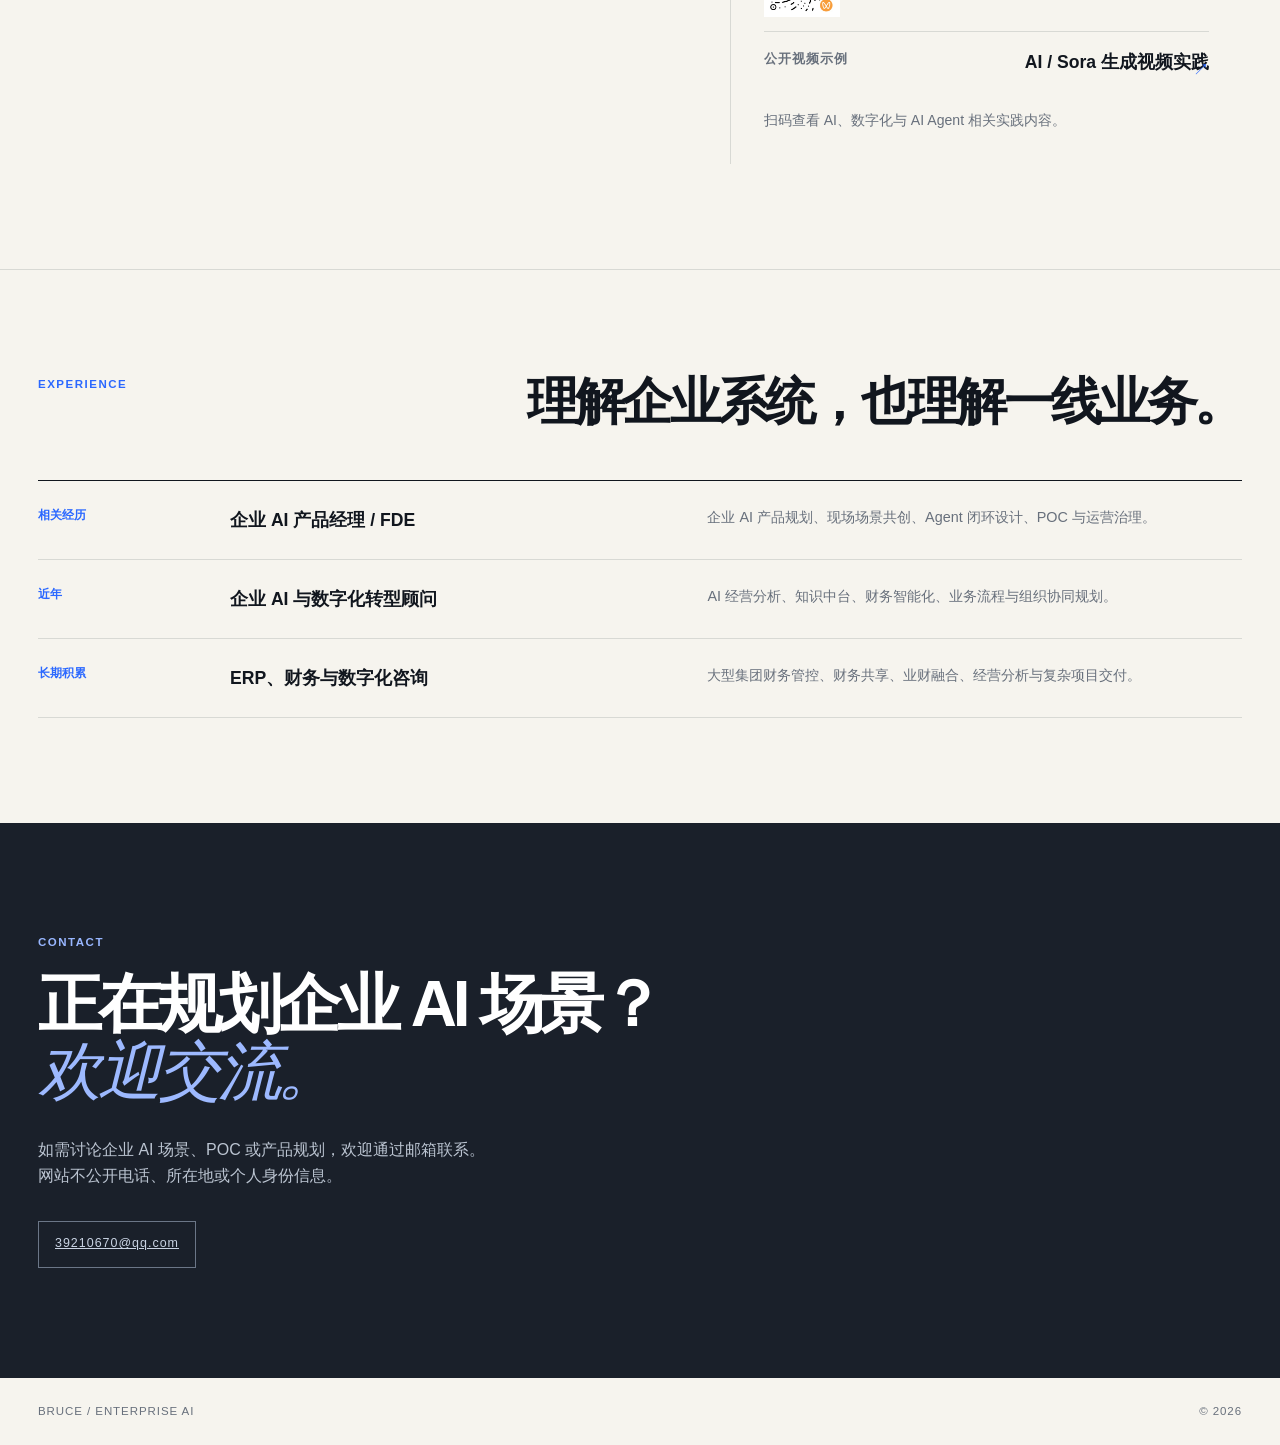
==== commit 829eeef2: "Add interactive enterprise AI portal and anonymise former employer" ====
--- a/index.html
+++ b/index.html
@@ -78,7 +78,7 @@
           <div><strong>AI × ERP × Finance</strong><span>聚焦企业经营智能化</span></div>
         </div>
         <div class="profile-story">
-          <p>现任斯沃特（大连）信息技术有限公司 AI 产品经理 / FDE（Forward Deployed Engineer，前沿部署工程师）。具有 20 余年企业经营管理、财务数字化及信息化建设经验，兼具甲方财务管理、ERP 项目实施、数字化咨询、产品规划与项目管理背景。</p>
+          <p>曾任某外企信息技术公司 AI 产品经理 / FDE工程师。具有 20 余年企业经营管理、财务数字化及信息化建设经验，兼具甲方财务管理、ERP 项目实施、数字化咨询、产品规划与项目管理背景。</p>
           <p>近年重点聚焦企业级 AI 产品规划与甲方 AI 项目落地，围绕 AI 财务、经营分析、企业知识库、流程智能化及经营驾驶舱等方向，开展业务调研、场景识别与优先级管理、产品蓝图规划、MVP 设计，以及 Agent 业务闭环的验证迭代。</p>
           <p>长期从事集团财务管控、业财融合、财务共享、经营分析、流程优化及大型 ERP 项目规划；将制度、流程、经营指标、数据资源和专家经验，转化为可验证、可集成、可运营的 AI 产品能力，并关注人机协同、权限控制、异常升级与持续治理。</p>
         </div>
@@ -117,6 +117,7 @@
           <button class="filter-button active" type="button" data-filter="all" aria-pressed="true">全部</button><button class="filter-button" type="button" data-filter="strategy" aria-pressed="false">AI Strategy</button><button class="filter-button" type="button" data-filter="fde" aria-pressed="false">FDE</button><button class="filter-button" type="button" data-filter="agent" aria-pressed="false">AI Agent</button><button class="filter-button" type="button" data-filter="finance" aria-pressed="false">ERP / Finance</button><button class="filter-button" type="button" data-filter="ontology" aria-pressed="false">MCP / RAG / Ontology</button>
         </div>
         <div class="project-stack">
+          <article class="project-card featured" data-tags="agent,fde,finance,strategy,ontology"><div class="project-meta"><span>网页适配演示 · 合成数据</span><span>FDE / Product / Governance</span></div><h3>企业 AI 场景门户</h3><p>从业务拆分、现金流方案比较，到证据关系与人工复核，体验完整产品流程。</p><a class="case-link" href="cases/enterprise-ai-scenario-portal.html">查看旗舰案例与交互演示 ↗</a></article>
           <article class="project-card featured" data-tags="agent,fde,finance">
             <div class="project-meta"><span>POC 验证</span><span>跨境电商 / 财务</span></div>
             <h3>AI 财务风险预测 Agent</h3>
@@ -164,7 +165,7 @@
       <section class="section experience" id="experience" aria-labelledby="experience-title">
         <div class="section-intro"><p class="eyebrow">EXPERIENCE</p><h2 id="experience-title">理解企业系统，也理解一线业务。</h2></div>
         <div class="timeline">
-          <article><span>现在</span><h3>企业 AI 产品经理 / FDE</h3><p>企业 AI 产品规划、现场场景共创、Agent 闭环设计、POC 与运营治理。</p></article>
+          <article><span>相关经历</span><h3>企业 AI 产品经理 / FDE</h3><p>企业 AI 产品规划、现场场景共创、Agent 闭环设计、POC 与运营治理。</p></article>
           <article><span>近年</span><h3>企业 AI 与数字化转型顾问</h3><p>AI 经营分析、知识中台、财务智能化、业务流程与组织协同规划。</p></article>
           <article><span>长期积累</span><h3>ERP、财务与数字化咨询</h3><p>大型集团财务管控、财务共享、业财融合、经营分析与复杂项目交付。</p></article>
         </div>
--- a/styles.css
+++ b/styles.css
@@ -1 +1,3 @@
 :root{--ink:#11161e;--paper:#f6f4ee;--muted:#68707c;--line:#d8d9d4;--blue:#2b68ff;--blue-pale:#eaf0ff;--panel:#1a202a}*{box-sizing:border-box}html{scroll-behavior:smooth}body{margin:0;background:var(--paper);color:var(--ink);font-family:Inter,"PingFang SC","Microsoft YaHei",Arial,sans-serif;font-size:16px;line-height:1.6}.skip-link{position:absolute;left:-999px}.skip-link:focus{left:1rem;top:1rem;background:#fff;padding:.5rem;z-index:10}.site-header{height:78px;display:flex;align-items:center;justify-content:space-between;max-width:1280px;margin:auto;padding:0 38px;border-bottom:1px solid var(--line)}.brand{font-family:Georgia,serif;font-size:1.55rem;font-weight:800;letter-spacing:-.08em;color:var(--ink);text-decoration:none}.brand span{color:var(--blue)}nav{display:flex;gap:1.55rem}nav a,.header-cta{font-size:.88rem;text-decoration:none;color:var(--ink)}.header-cta{border-bottom:1px solid var(--ink);padding-bottom:2px}.hero{max-width:1280px;margin:auto;padding:100px 38px 84px;display:grid;grid-template-columns:1.12fr .88fr;gap:5rem;min-height:650px}.eyebrow{margin:0 0 1.2rem;font-size:.72rem;font-weight:700;letter-spacing:.13em;color:var(--blue)}h1,h2,h3,p{margin-top:0}h1{font-size:clamp(3.4rem,7vw,6.8rem);line-height:.97;letter-spacing:-.075em;margin:0 0 2rem}h1 em,h2 em{font-family:Georgia,serif;font-weight:400}h1 em{color:var(--blue)}.lede{max-width:590px;color:#404853;font-size:1.08rem;line-height:1.8}.hero-actions{display:flex;align-items:center;gap:2rem;margin-top:2.3rem}.button{display:inline-block;padding:.85rem 1.25rem;text-decoration:none;font-weight:700;font-size:.92rem}.primary{background:var(--blue);color:white}.text-link{color:var(--ink);text-decoration:none;font-weight:600}.text-link span{color:var(--blue);font-size:1.2rem}.hero-map{position:relative;min-height:405px;background:var(--panel);color:white;overflow:hidden;border-radius:2px}.hero-map:before,.hero-map:after{content:"";position:absolute;border:1px solid rgba(255,255,255,.15);border-radius:50%;width:440px;height:440px;left:50%;top:50%;transform:translate(-50%,-50%)}.hero-map:after{width:270px;height:270px}.map-label{position:absolute;top:22px;left:25px;font-size:.68rem;color:#a9b2c0;letter-spacing:.13em}.map-core{position:absolute;left:50%;top:50%;transform:translate(-50%,-50%);font-weight:800;font-size:1.5rem;line-height:1.1;text-align:center;color:#fff}.map-node{position:absolute;font-size:.75rem;padding:.35rem .55rem;background:#293343;border:1px solid #536173;border-radius:3px}.map-node.top{top:54px;left:50%;transform:translateX(-50%)}.map-node.left{left:30px;top:50%;transform:translateY(-50%)}.map-node.right{right:22px;top:50%;transform:translateY(-50%)}.map-node.bottom{bottom:55px;left:50%;transform:translateX(-50%)}.map-caption{position:absolute;bottom:19px;left:25px;right:25px;color:#bbc3cf;font-size:.78rem;line-height:1.4}.proof-strip{background:var(--ink);color:#fff;display:grid;grid-template-columns:repeat(3,1fr);padding:34px max(38px,calc((100vw - 1204px)/2));gap:2rem}.proof-strip div{display:flex;flex-direction:column}.proof-strip strong{font-size:1.45rem;letter-spacing:-.04em}.proof-strip span{font-size:.8rem;color:#b7bfca}.section{max-width:1280px;margin:auto;padding:105px 38px}.section-intro{display:flex;justify-content:space-between;gap:3rem;margin-bottom:3.2rem}.section-intro.wide{align-items:end}.section-intro.wide>p:last-child{max-width:420px;color:var(--muted);font-size:.93rem}h2{font-size:clamp(2.3rem,4vw,4rem);line-height:1.05;letter-spacing:-.065em;margin:0}.capability-grid{display:grid;grid-template-columns:repeat(3,1fr);border-top:1px solid var(--ink)}.capability-grid article{padding:25px 24px 28px 0;border-bottom:1px solid var(--line);min-height:190px}.capability-grid article:not(:nth-child(3n+1)){padding-left:24px;border-left:1px solid var(--line)}.capability-grid span{font-size:.75rem;color:var(--blue);font-weight:700}.capability-grid h3{font-size:1.25rem;margin:2rem 0 .55rem}.capability-grid p{margin:0;color:var(--muted);font-size:.9rem}.projects{background:#e9e7df;max-width:none;padding-left:max(38px,calc((100vw - 1204px)/2));padding-right:max(38px,calc((100vw - 1204px)/2))}.project-stack{display:grid;grid-template-columns:1.15fr .85fr .85fr;gap:1px;background:#cfd1ce}.project-card{min-height:320px;background:var(--paper);padding:28px;display:flex;flex-direction:column}.project-card.featured{background:var(--panel);color:#fff}.project-meta{display:flex;justify-content:space-between;gap:1rem;font-size:.7rem;letter-spacing:.07em;color:var(--muted)}.featured .project-meta{color:#aeb9c9}.project-card h3{font-size:1.6rem;line-height:1.15;letter-spacing:-.04em;margin:3.6rem 0 1rem}.project-card p{color:var(--muted);font-size:.92rem}.featured p{color:#d3dae4}.project-card ul{padding:0;list-style:none;margin:auto 0 0;font-size:.82rem;color:#b9c2d0}.project-card li{padding:.3rem 0;border-top:1px solid #3a4352}.method{background:var(--blue);color:#fff;padding:100px max(38px,calc((100vw - 1204px)/2));display:grid;grid-template-columns:.85fr 1.15fr;gap:6rem}.method .eyebrow{color:#d9e4ff}.method ol{padding:0;margin:0;list-style:none;border-top:1px solid rgba(255,255,255,.35)}.method li{display:grid;grid-template-columns:62px 1fr;padding:1.15rem 0;border-bottom:1px solid rgba(255,255,255,.35);gap:1rem}.method b{font-size:.78rem}.method h3{font-size:1.25rem;margin:0}.method p{margin:0;color:#e1e9ff;font-size:.9rem}.insight-layout{display:grid;grid-template-columns:1.15fr .85fr;gap:1px;background:var(--line)}.teaching,.channels{background:var(--paper);padding:33px}.teaching>p,.channels>p{font-size:.75rem;text-transform:uppercase;letter-spacing:.11em;color:var(--blue);font-weight:700}.teaching h3{font-size:1.7rem;line-height:1.25;letter-spacing:-.04em;margin:2.6rem 0}.teaching span,.channels small{color:var(--muted);font-size:.88rem}.channels a{display:grid;grid-template-columns:1fr auto;gap:.1rem;position:relative;text-decoration:none;color:var(--ink);border-top:1px solid var(--line);padding:1rem 0}.channels a strong{font-size:1.1rem}.channels a span{grid-column:1;color:var(--muted);font-size:.82rem}.channels a i{grid-row:1/3;grid-column:2;color:var(--blue);font-style:normal}.channels small{display:block;margin-top:1rem}.experience{border-top:1px solid var(--line)}.timeline{border-top:1px solid var(--ink)}.timeline article{display:grid;grid-template-columns:160px 1fr 1.2fr;gap:2rem;padding:25px 0;border-bottom:1px solid var(--line)}.timeline span{font-size:.78rem;color:var(--blue);font-weight:700}.timeline h3{font-size:1.1rem;margin:0}.timeline p{margin:0;color:var(--muted);font-size:.9rem}.contact{background:var(--panel);color:#fff;padding:110px max(38px,calc((100vw - 1204px)/2))}.contact .eyebrow{color:#98b6ff}.contact h2{font-size:clamp(2.7rem,5vw,5rem)}.contact h2 em{color:#9db9ff}.contact>p:not(.eyebrow){color:#bbc4d1;max-width:450px;margin:2rem 0}.email-placeholder{display:inline-block;border:1px solid #6b7687;padding:.8rem 1rem;font-size:.78rem;letter-spacing:.08em;color:#c9d3e3}footer{max-width:1280px;margin:auto;padding:24px 38px;display:flex;justify-content:space-between;color:var(--muted);font-size:.72rem;letter-spacing:.08em}@media(max-width:800px){.site-header{padding:0 20px;height:66px}.site-header nav{display:none}.hero{padding:70px 20px 56px;grid-template-columns:1fr;gap:3.5rem}.hero-map{min-height:350px}.proof-strip{grid-template-columns:1fr;padding:28px 20px;gap:1.3rem}.section{padding:72px 20px}.section-intro{display:block;margin-bottom:2.4rem}.section-intro .eyebrow{margin-bottom:.8rem}.capability-grid{grid-template-columns:1fr}.capability-grid article,.capability-grid article:not(:nth-child(3n+1)){padding:22px 0;border-left:0;min-height:auto}.projects{padding:72px 20px}.project-stack,.insight-layout,.method{grid-template-columns:1fr}.project-card{min-height:250px}.method{padding:72px 20px;gap:3rem}.timeline article{grid-template-columns:1fr;gap:.4rem}.contact{padding:78px 20px}footer{padding:22px 20px}.hero-actions{align-items:flex-start;flex-direction:column;gap:1rem}}
+@media(min-width:801px){.projects .project-stack{grid-template-columns:repeat(2,minmax(0,1fr))}}
+.project-filters{display:flex;flex-wrap:wrap;gap:8px;margin-bottom:24px}.filter-button{font:inherit;font-size:13px;border:1px solid #9ea9b1;border-radius:999px;padding:9px 15px;background:transparent;color:#10233f;cursor:pointer}.filter-button.active{background:#10233f;color:white;border-color:#10233f}.project-card .case-link{color:#176a7c;text-underline-offset:5px;margin-top:auto;padding-top:20px;line-height:1.6}.project-card.featured .case-link{color:#86ddd3}.project-card[hidden]{display:none}
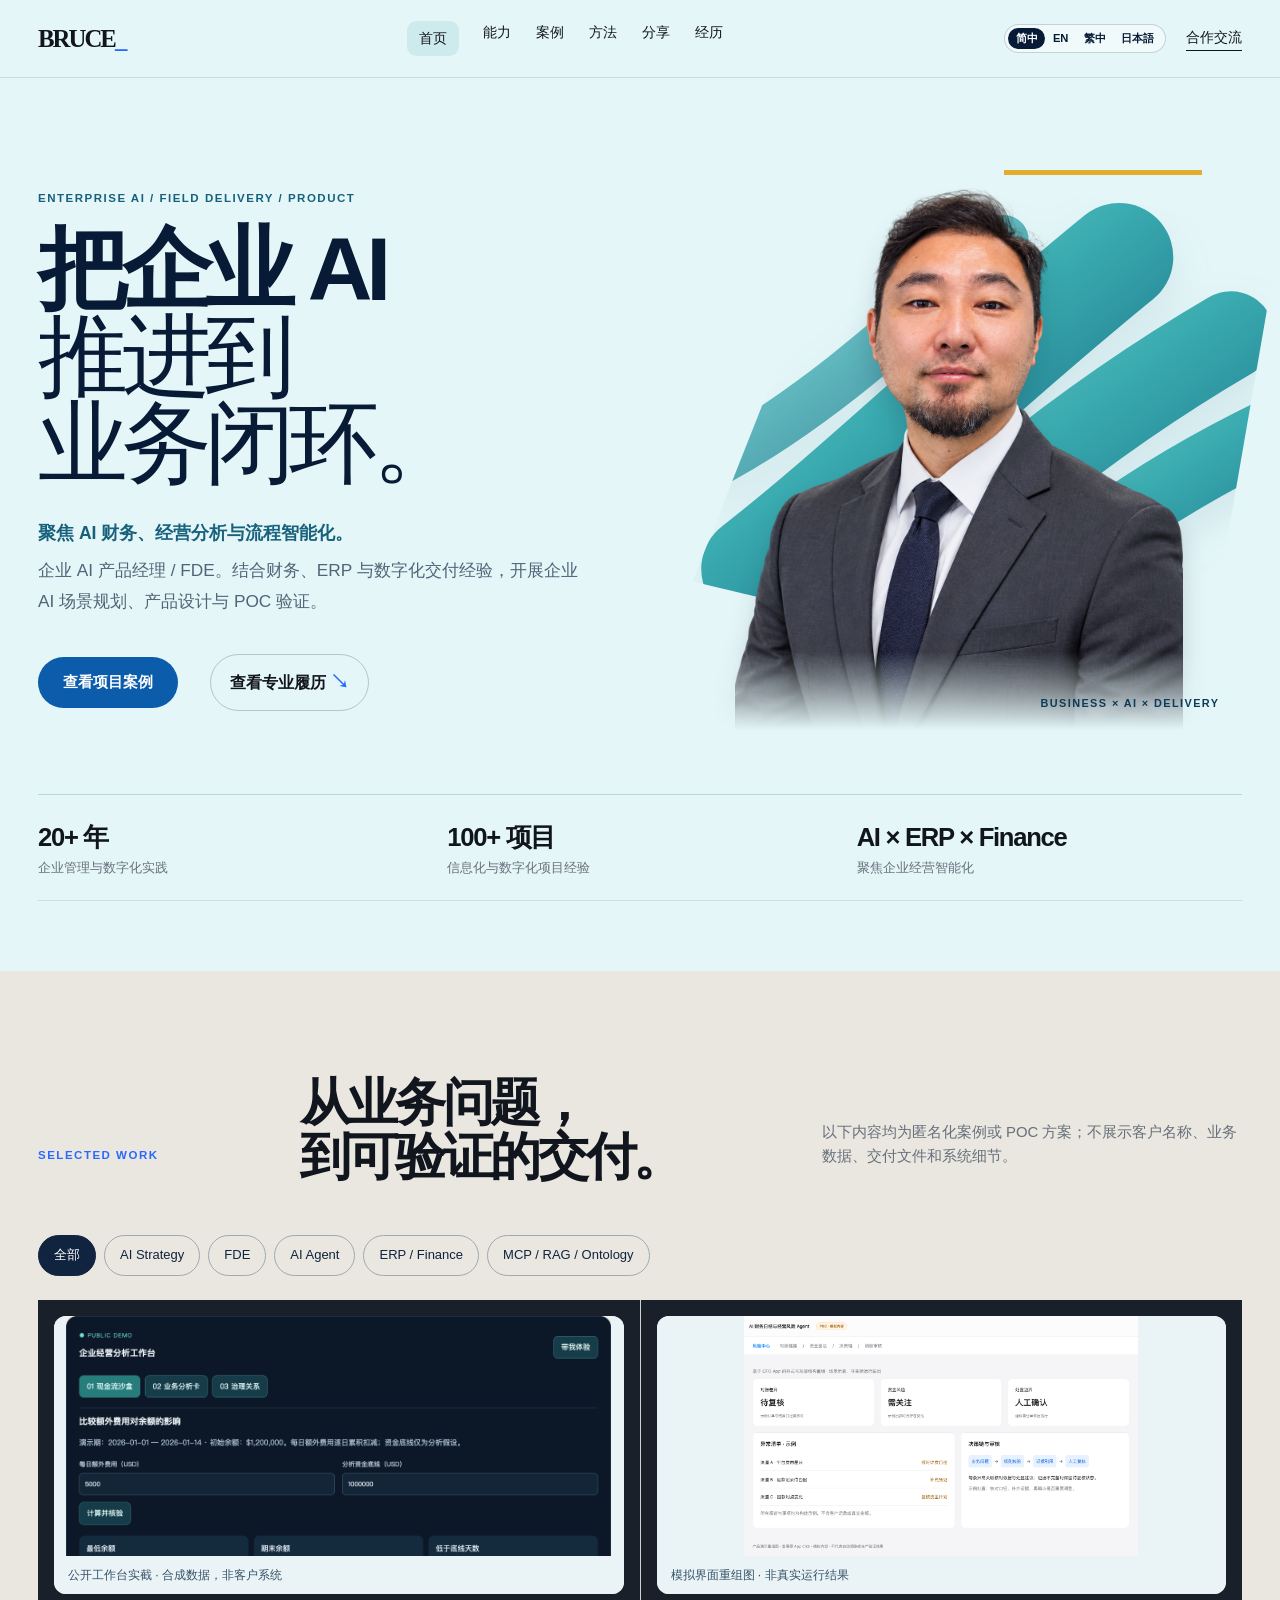
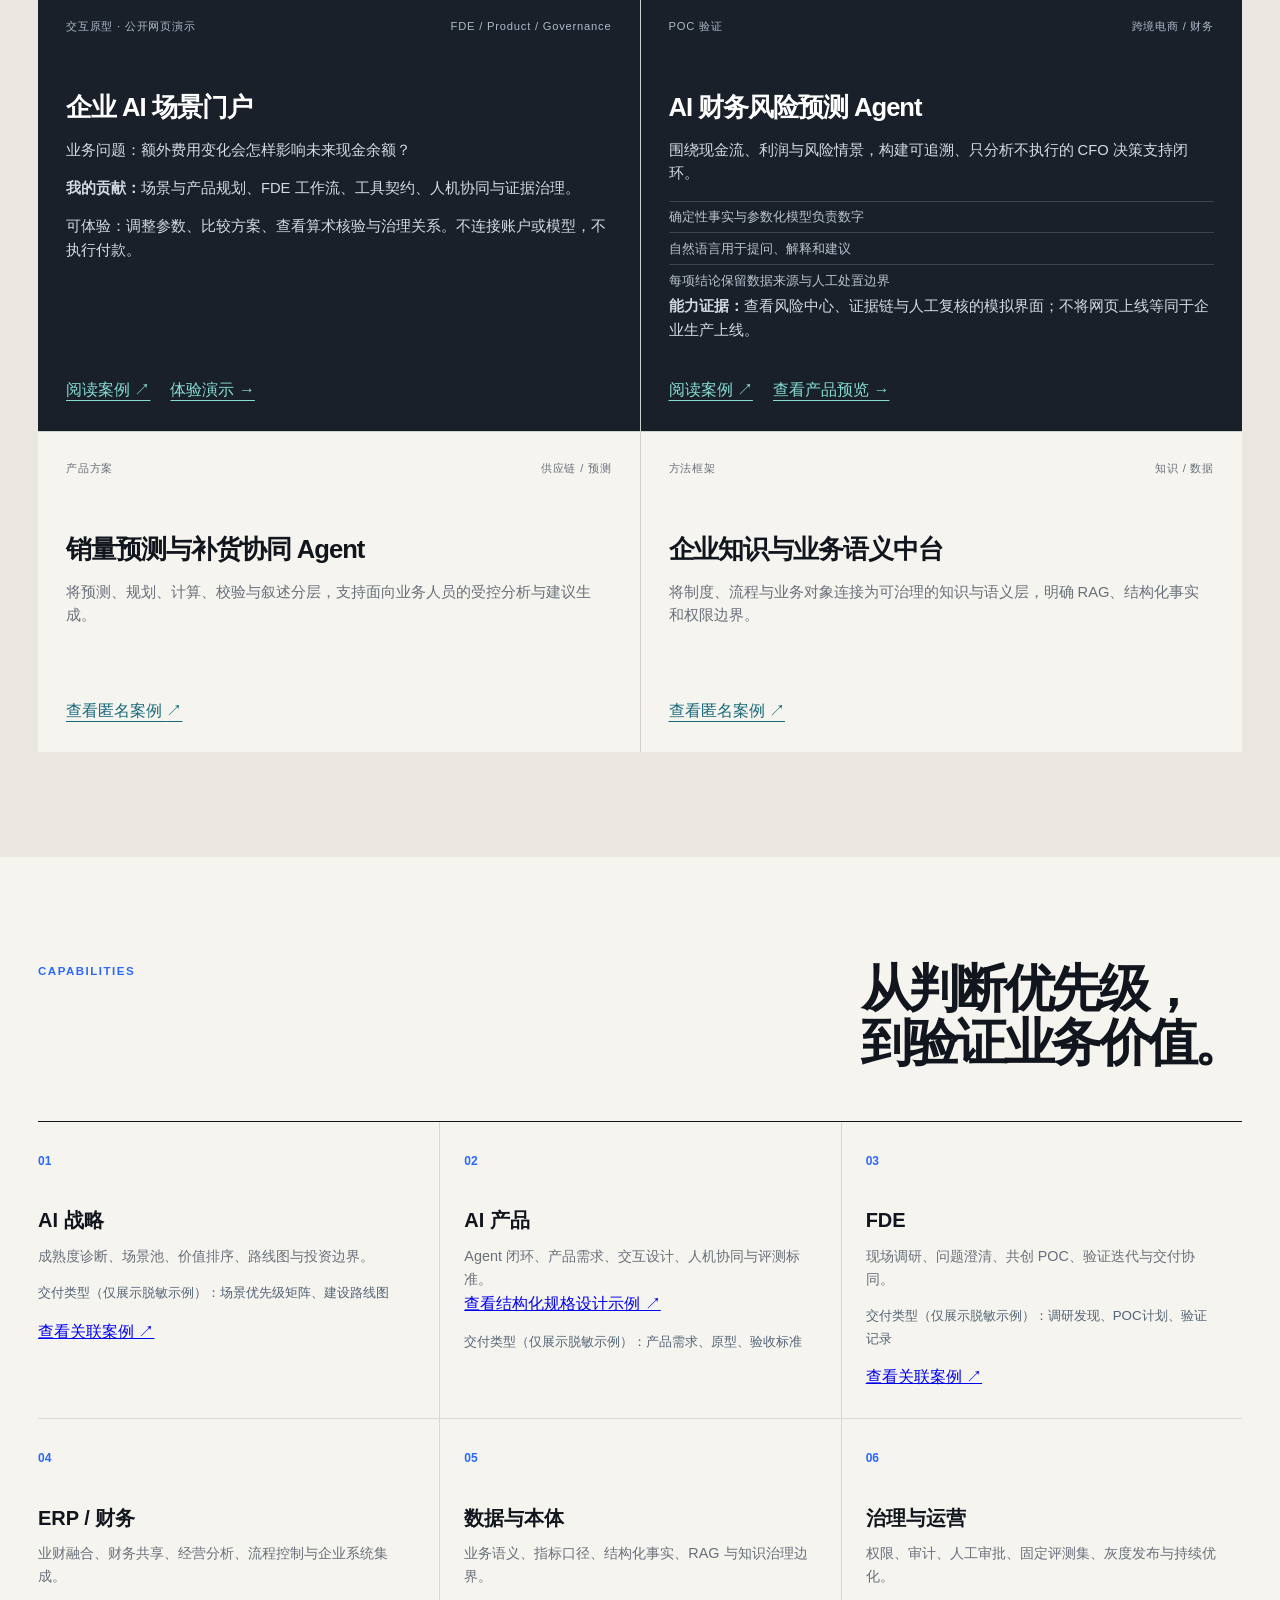
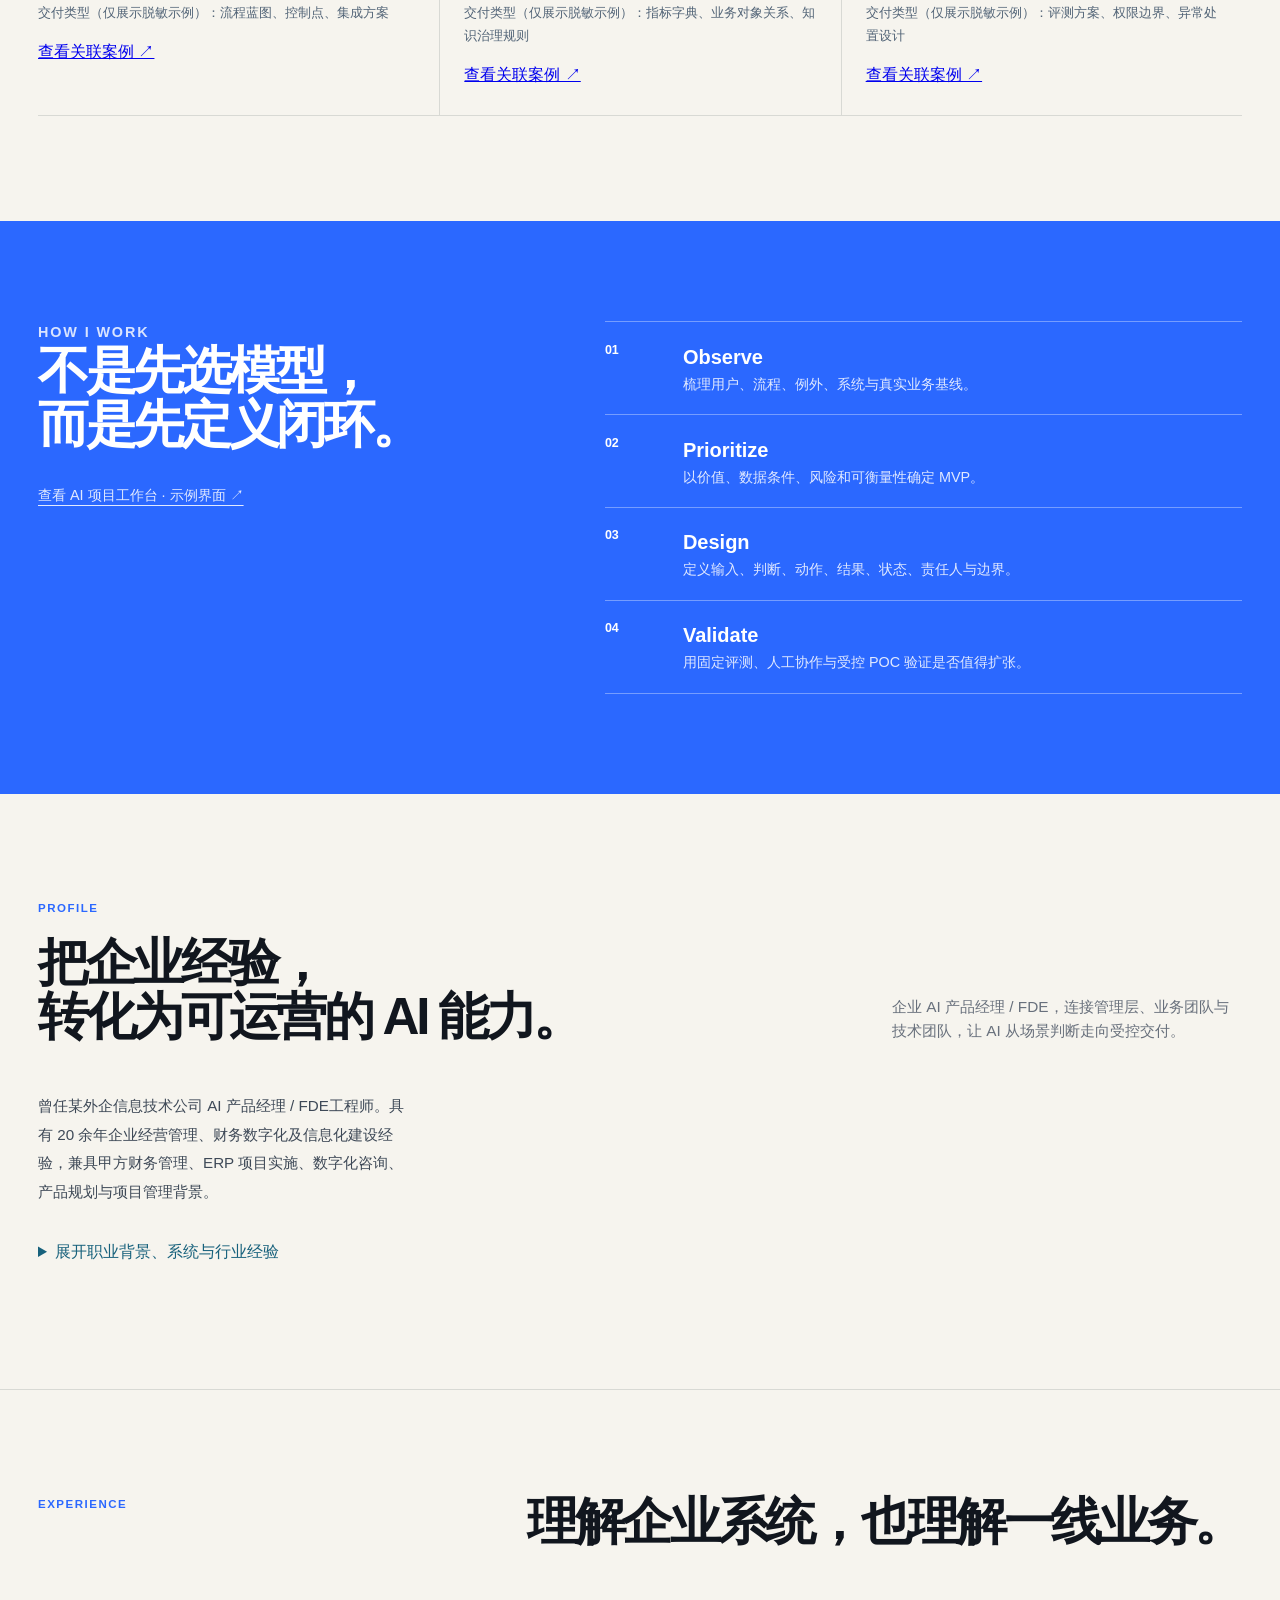
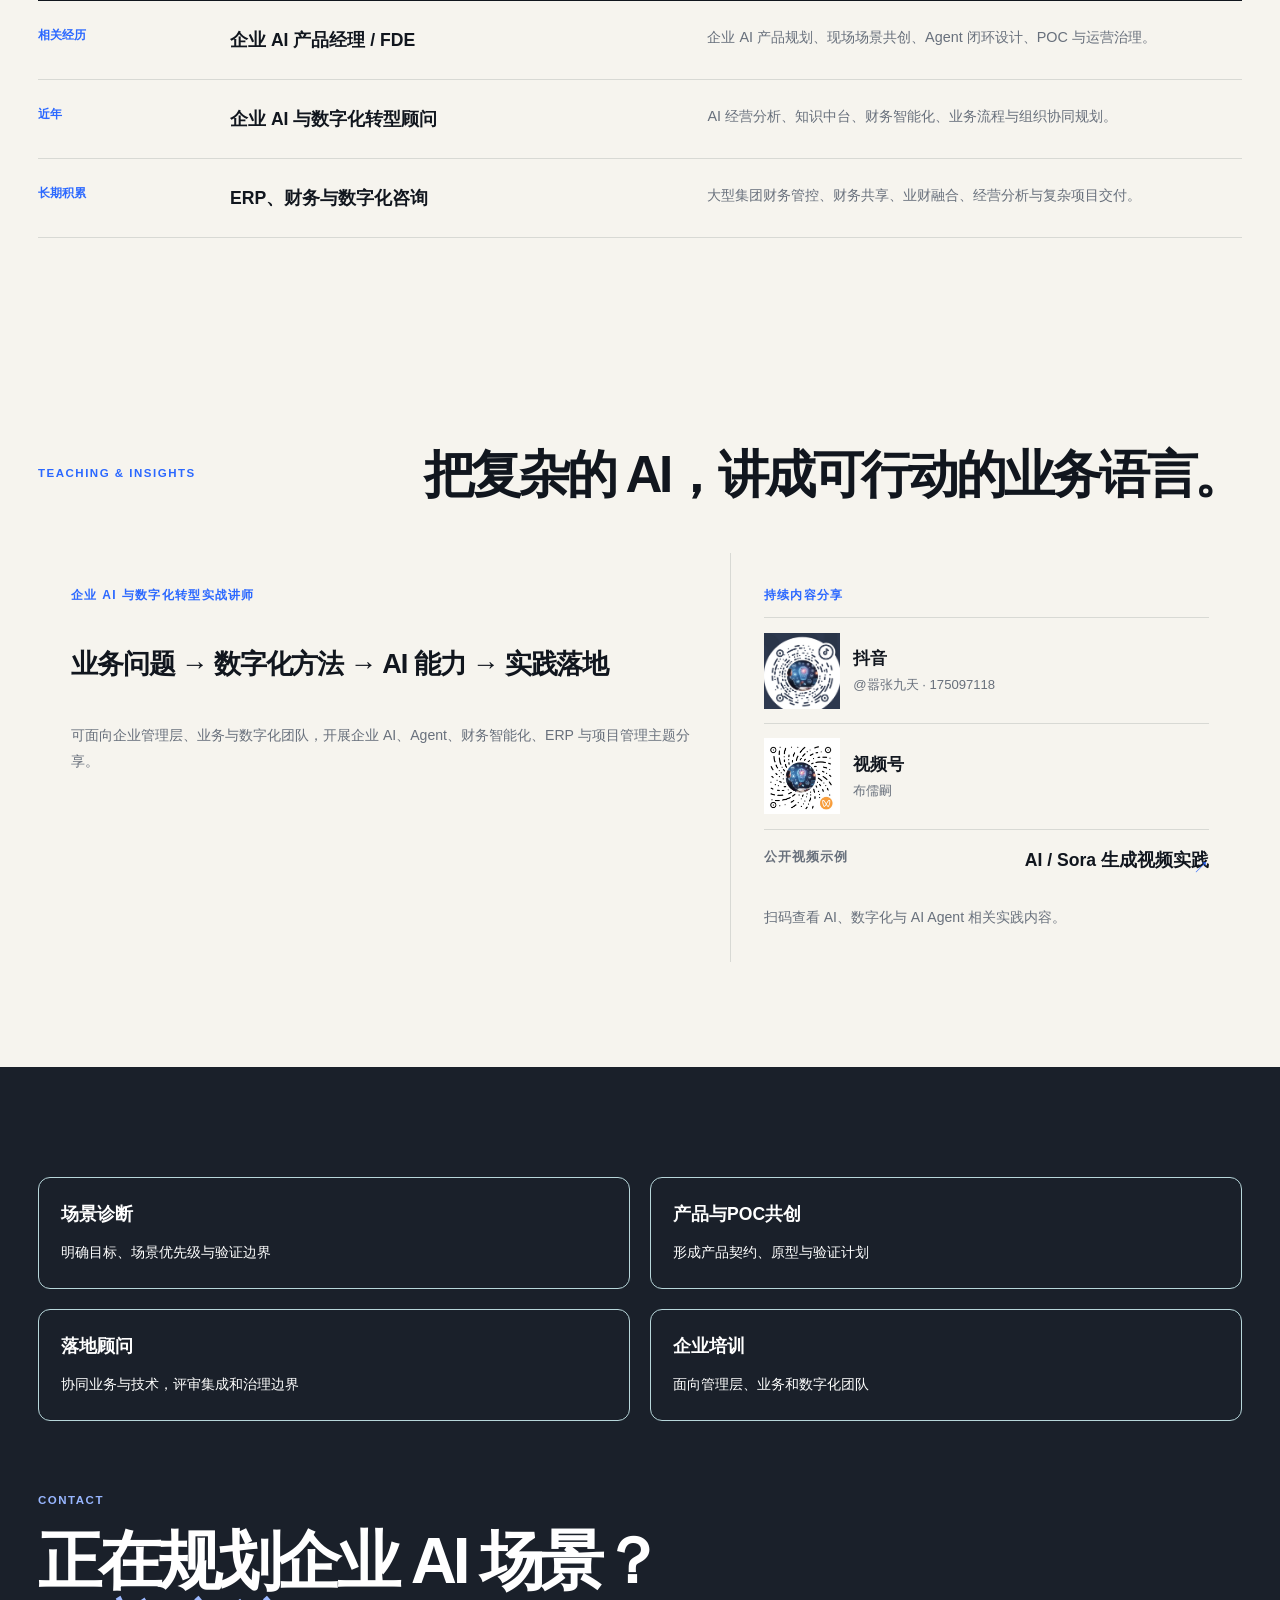
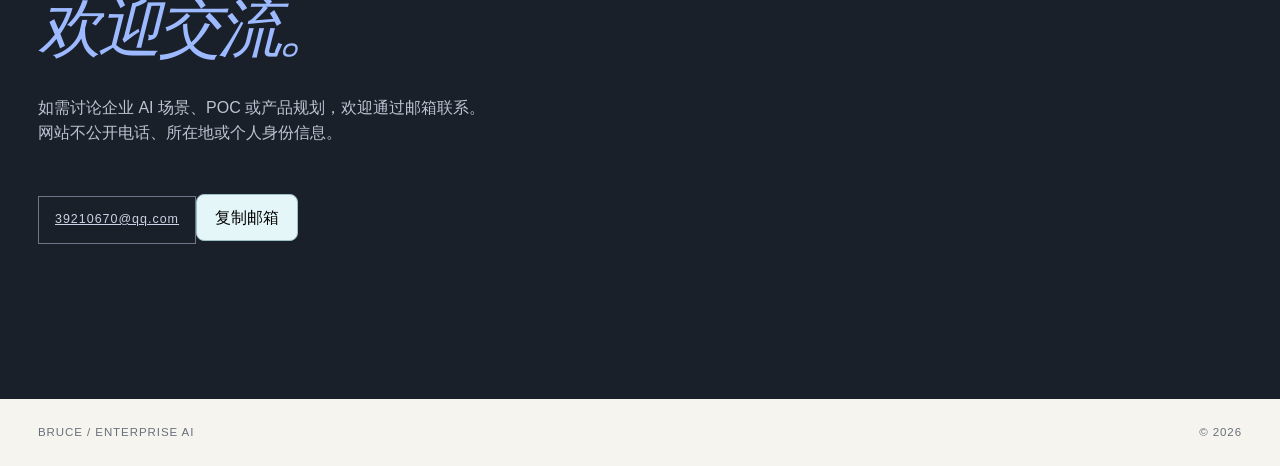
==== commit 10b1d491: "Publish evidence-led portfolio and Stage 2 governance evaluation" ====
--- a/index.html
+++ b/index.html
@@ -17,6 +17,8 @@
     <link rel="stylesheet" href="hero-refresh.css" />
     <link rel="stylesheet" href="hero-cutout.css" />
     <link rel="stylesheet" href="language.css" />
+    <link rel="stylesheet" href="evidence-refresh.css" />
+    <script src="evidence-ui.js" defer></script>
   </head>
   <body>
     <a class="skip-link" href="#main">跳至正文</a>
@@ -55,40 +57,56 @@
         <div class="hero-copy">
           <p class="eyebrow">ENTERPRISE AI / FIELD DELIVERY / PRODUCT</p>
           <h1 id="hero-title">把企业 AI<br /><em>推进到<br />业务闭环。</em></h1>
-          <p class="lede">Enterprise AI · FDE · AI Product Manager。连接经营、财务、ERP 与数据团队，将 AI 场景从业务诊断、产品设计推进至 POC 验证和规模化运营。</p>
+          <p class="hero-focus">聚焦 AI 财务、经营分析与流程智能化。</p>
+          <p class="lede">企业 AI 产品经理 / FDE。结合财务、ERP 与数字化交付经验，开展企业 AI 场景规划、产品设计与 POC 验证。</p>
           <div class="hero-actions">
-            <a class="button primary" href="#projects">查看匿名案例</a>
-            <a class="text-link" href="#contact">合作交流 <span aria-hidden="true">↘</span></a>
+            <a class="button primary" href="#projects">查看项目案例</a>
+            <a class="text-link" href="#profile">查看专业履历 <span aria-hidden="true">↘</span></a>
           </div>
         </div>
         <figure class="hero-portrait">
           <img src="assets/profile/bruce-portrait-cutout-v1.png" alt="Bruce 的职业肖像" />
           <figcaption>BUSINESS × AI × DELIVERY</figcaption>
         </figure>
-      </section>
-
-      <section class="section profile" id="profile" aria-labelledby="profile-title">
-        <div class="section-intro profile-intro">
-          <div><p class="eyebrow">PROFILE</p><h2 id="profile-title">把企业经验，<br />转化为可运营的 AI 能力。</h2></div>
-          <p>企业 AI 产品经理 / FDE，连接管理层、业务团队与技术团队，让 AI 从场景判断走向受控交付。</p>
-        </div>
         <div class="profile-proof" aria-label="经验概览">
           <div><strong>20+ 年</strong><span>企业管理与数字化实践</span></div>
           <div><strong>100+ 项目</strong><span>信息化与数字化项目经验</span></div>
           <div><strong>AI × ERP × Finance</strong><span>聚焦企业经营智能化</span></div>
         </div>
-        <div class="profile-story">
-          <p>曾任某外企信息技术公司 AI 产品经理 / FDE工程师。具有 20 余年企业经营管理、财务数字化及信息化建设经验，兼具甲方财务管理、ERP 项目实施、数字化咨询、产品规划与项目管理背景。</p>
-          <p>近年重点聚焦企业级 AI 产品规划与甲方 AI 项目落地，围绕 AI 财务、经营分析、企业知识库、流程智能化及经营驾驶舱等方向，开展业务调研、场景识别与优先级管理、产品蓝图规划、MVP 设计，以及 Agent 业务闭环的验证迭代。</p>
-          <p>长期从事集团财务管控、业财融合、财务共享、经营分析、流程优化及大型 ERP 项目规划；将制度、流程、经营指标、数据资源和专家经验，转化为可验证、可集成、可运营的 AI 产品能力，并关注人机协同、权限控制、异常升级与持续治理。</p>
+      </section>
+
+      <section class="section projects" id="projects" aria-labelledby="projects-title">
+        <div class="section-intro wide">
+          <p class="eyebrow">SELECTED WORK</p>
+          <h2 id="projects-title">从业务问题，<br />到可验证的交付。</h2>
+          <p>以下内容均为匿名化案例或 POC 方案；不展示客户名称、业务数据、交付文件和系统细节。</p>
         </div>
-        <div class="profile-context" aria-label="职业背景概览">
-          <article><p>职业经历</p><ul><li>百事可乐</li><li>福喜食品 / OSI Group</li><li>金蝶</li><li>信华信</li><li>北京合思</li><li>用友网络</li></ul></article>
-          <article><p>核心企业平台</p><ul><li>SAP</li><li>Oracle</li><li>金蝶</li><li>用友</li></ul></article>
-          <article><p>业务与管理系统</p><ul><li>房地产业务</li><li>项目管理</li><li>费控管理</li><li>PLM</li><li>CRM</li><li>SRM</li><li>MES</li><li>OA</li><li>电子档案</li><li>资金管理</li><li>预算管理</li></ul></article>
-          <article><p>数字化商业</p><ul><li>O2O</li><li>B2B</li><li>B2C</li><li>C2B</li></ul></article>
-          <article><p>服务企业类型</p><ul><li>国央企集团</li><li>综合集团</li><li>世界 500 强企业</li></ul></article>
-          <article><p>行业实践</p><ul><li>制造</li><li>跨境电商</li><li>商业 / 地产</li><li>能源 / 零售 / 食品</li></ul></article>
+        <div class="project-filters" aria-label="按能力筛选案例">
+          <button class="filter-button active" type="button" data-filter="all" aria-pressed="true">全部</button><button class="filter-button" type="button" data-filter="strategy" aria-pressed="false">AI Strategy</button><button class="filter-button" type="button" data-filter="fde" aria-pressed="false">FDE</button><button class="filter-button" type="button" data-filter="agent" aria-pressed="false">AI Agent</button><button class="filter-button" type="button" data-filter="finance" aria-pressed="false">ERP / Finance</button><button class="filter-button" type="button" data-filter="ontology" aria-pressed="false">MCP / RAG / Ontology</button>
+        </div>
+        <div class="project-stack">
+          <article class="project-card featured" data-tags="agent,fde,finance,strategy,ontology"><figure class="project-preview"><img src="assets/cases/portal-public-preview-v1.png" width="1280" height="530" loading="lazy" alt="公开现金流工作台，使用独立合成数据" /><figcaption>公开工作台实截 · 合成数据，非客户系统</figcaption></figure><div class="project-meta"><span>交互原型 · 公开网页演示</span><span>FDE / Product / Governance</span></div><h3>企业 AI 场景门户</h3><p>业务问题：额外费用变化会怎样影响未来现金余额？</p><p><b>我的贡献：</b>场景与产品规划、FDE 工作流、工具契约、人机协同与证据治理。</p><p>可体验：调整参数、比较方案、查看算术核验与治理关系。不连接账户或模型，不执行付款。</p><div class="project-actions"><a class="case-link" href="cases/enterprise-ai-scenario-portal.html">阅读案例 ↗</a><a class="case-link" href="cases/enterprise-ai-scenario-portal.html#product-preview">体验演示 →</a></div></article>
+          <article class="project-card featured" data-tags="agent,fde,finance">
+            <figure class="project-preview"><img src="assets/cases/cfo-demo-v1.png" width="1280" height="779" loading="lazy" alt="财务风险中心模拟界面，不代表实际运行输出" /><figcaption>模拟界面重组图 · 非真实运行结果</figcaption></figure>
+            <div class="project-meta"><span>POC 验证</span><span>跨境电商 / 财务</span></div>
+            <h3>AI 财务风险预测 Agent</h3>
+            <p>围绕现金流、利润与风险情景，构建可追溯、只分析不执行的 CFO 决策支持闭环。</p>
+            <ul><li>确定性事实与参数化模型负责数字</li><li>自然语言用于提问、解释和建议</li><li>每项结论保留数据来源与人工处置边界</li></ul>
+            <p><b>能力证据：</b>查看风险中心、证据链与人工复核的模拟界面；不将网页上线等同于企业生产上线。</p>
+            <div class="project-actions"><a class="case-link" href="cases/ai-finance-risk-agent.html">阅读案例 ↗</a><a class="case-link" href="cases/ai-finance-risk-agent.html#product-preview">查看产品预览 →</a></div>
+          </article>
+          <article class="project-card" data-tags="agent,strategy,finance">
+            <div class="project-meta"><span>产品方案</span><span>供应链 / 预测</span></div>
+            <h3>销量预测与补货协同 Agent</h3>
+            <p>将预测、规划、计算、校验与叙述分层，支持面向业务人员的受控分析与建议生成。</p>
+            <a class="case-link" href="cases/sales-forecast-replenishment-agent.html">查看匿名案例 <span aria-hidden="true">↗</span></a>
+          </article>
+          <article class="project-card" data-tags="ontology,strategy,fde">
+            <div class="project-meta"><span>方法框架</span><span>知识 / 数据</span></div>
+            <h3>企业知识与业务语义中台</h3>
+            <p>将制度、流程与业务对象连接为可治理的知识与语义层，明确 RAG、结构化事实和权限边界。</p>
+            <a class="case-link" href="cases/knowledge-semantic-platform.html">查看匿名案例 <span aria-hidden="true">↗</span></a>
+          </article>
         </div>
       </section>
 
@@ -107,39 +125,6 @@
         </div>
       </section>
 
-      <section class="section projects" id="projects" aria-labelledby="projects-title">
-        <div class="section-intro wide">
-          <p class="eyebrow">SELECTED WORK</p>
-          <h2 id="projects-title">从业务问题，<br />到可验证的交付。</h2>
-          <p>以下内容均为匿名化案例或 POC 方案；不展示客户名称、业务数据、交付文件和系统细节。</p>
-        </div>
-        <div class="project-filters" aria-label="按能力筛选案例">
-          <button class="filter-button active" type="button" data-filter="all" aria-pressed="true">全部</button><button class="filter-button" type="button" data-filter="strategy" aria-pressed="false">AI Strategy</button><button class="filter-button" type="button" data-filter="fde" aria-pressed="false">FDE</button><button class="filter-button" type="button" data-filter="agent" aria-pressed="false">AI Agent</button><button class="filter-button" type="button" data-filter="finance" aria-pressed="false">ERP / Finance</button><button class="filter-button" type="button" data-filter="ontology" aria-pressed="false">MCP / RAG / Ontology</button>
-        </div>
-        <div class="project-stack">
-          <article class="project-card featured" data-tags="agent,fde,finance,strategy,ontology"><div class="project-meta"><span>网页适配演示 · 合成数据</span><span>FDE / Product / Governance</span></div><h3>企业 AI 场景门户</h3><p>从业务拆分、现金流方案比较，到证据关系与人工复核，体验完整产品流程。</p><a class="case-link" href="cases/enterprise-ai-scenario-portal.html">查看旗舰案例与交互演示 ↗</a></article>
-          <article class="project-card featured" data-tags="agent,fde,finance">
-            <div class="project-meta"><span>POC 验证</span><span>跨境电商 / 财务</span></div>
-            <h3>AI 财务风险预测 Agent</h3>
-            <p>围绕现金流、利润与风险情景，构建可追溯、只分析不执行的 CFO 决策支持闭环。</p>
-            <ul><li>确定性事实与参数化模型负责数字</li><li>自然语言用于提问、解释和建议</li><li>每项结论保留数据来源与人工处置边界</li></ul>
-            <a class="case-link" href="cases/ai-finance-risk-agent.html">查看匿名案例 <span aria-hidden="true">↗</span></a>
-          </article>
-          <article class="project-card" data-tags="agent,strategy,finance">
-            <div class="project-meta"><span>产品方案</span><span>供应链 / 预测</span></div>
-            <h3>销量预测与补货协同 Agent</h3>
-            <p>将预测、规划、计算、校验与叙述分层，支持面向业务人员的受控分析与建议生成。</p>
-            <a class="case-link" href="cases/sales-forecast-replenishment-agent.html">查看匿名案例 <span aria-hidden="true">↗</span></a>
-          </article>
-          <article class="project-card" data-tags="ontology,strategy,fde">
-            <div class="project-meta"><span>方法框架</span><span>知识 / 数据</span></div>
-            <h3>企业知识与业务语义中台</h3>
-            <p>将制度、流程与业务对象连接为可治理的知识与语义层，明确 RAG、结构化事实和权限边界。</p>
-            <a class="case-link" href="cases/knowledge-semantic-platform.html">查看匿名案例 <span aria-hidden="true">↗</span></a>
-          </article>
-        </div>
-      </section>
-
       <section class="method" id="method" aria-labelledby="method-title">
         <div>
           <p class="eyebrow">HOW I WORK</p>
@@ -154,11 +139,24 @@
         </ol>
       </section>
 
-      <section class="section insights" id="insights" aria-labelledby="insights-title">
-        <div class="section-intro wide"><p class="eyebrow">TEACHING & INSIGHTS</p><h2 id="insights-title">把复杂的 AI，讲成可行动的业务语言。</h2></div>
-        <div class="insight-layout">
-          <div class="teaching"><p>企业 AI 与数字化转型实战讲师</p><h3>业务问题 → 数字化方法 → AI 能力 → 实践落地</h3><span>可面向企业管理层、业务与数字化团队，开展企业 AI、Agent、财务智能化、ERP 与项目管理主题分享。</span></div>
-          <div class="channels"><p>持续内容分享</p><div class="channel-card"><img src="assets/channels/image1.png" alt="抖音账号 嚣张九天 的二维码" /><div><strong>抖音</strong><span>@嚣张九天 · 175097118</span></div></div><div class="channel-card"><img src="assets/channels/image2.png" alt="视频号 布儒嗣 的二维码" /><div><strong>视频号</strong><span>布儒嗣</span></div></div><a class="featured-video" href="https://www.bilibili.com/video/BV1Lt421V7Rb/" target="_blank" rel="noreferrer"><span>公开视频示例</span><strong>AI / Sora 生成视频实践</strong><i aria-hidden="true">↗</i></a><small>扫码查看 AI、数字化与 AI Agent 相关实践内容。</small></div>
+      <section class="section profile" id="profile" aria-labelledby="profile-title">
+        <div class="section-intro profile-intro">
+          <div><p class="eyebrow">PROFILE</p><h2 id="profile-title">把企业经验，<br />转化为可运营的 AI 能力。</h2></div>
+          <p>企业 AI 产品经理 / FDE，连接管理层、业务团队与技术团队，让 AI 从场景判断走向受控交付。</p>
+        </div>
+
+        <div class="profile-story">
+          <p>曾任某外企信息技术公司 AI 产品经理 / FDE工程师。具有 20 余年企业经营管理、财务数字化及信息化建设经验，兼具甲方财务管理、ERP 项目实施、数字化咨询、产品规划与项目管理背景。</p>
+          <p>近年重点聚焦企业级 AI 产品规划与甲方 AI 项目落地，围绕 AI 财务、经营分析、企业知识库、流程智能化及经营驾驶舱等方向，开展业务调研、场景识别与优先级管理、产品蓝图规划、MVP 设计，以及 Agent 业务闭环的验证迭代。</p>
+          <p>长期从事集团财务管控、业财融合、财务共享、经营分析、流程优化及大型 ERP 项目规划；将制度、流程、经营指标、数据资源和专家经验，转化为可验证、可集成、可运营的 AI 产品能力，并关注人机协同、权限控制、异常升级与持续治理。</p>
+        </div>
+        <div class="profile-context" aria-label="职业背景概览">
+          <article><p>职业经历</p><ul><li>百事可乐</li><li>福喜食品 / OSI Group</li><li>金蝶</li><li>信华信</li><li>北京合思</li><li>用友网络</li></ul></article>
+          <article><p>核心企业平台</p><ul><li>SAP</li><li>Oracle</li><li>金蝶</li><li>用友</li></ul></article>
+          <article><p>业务与管理系统</p><ul><li>房地产业务</li><li>项目管理</li><li>费控管理</li><li>PLM</li><li>CRM</li><li>SRM</li><li>MES</li><li>OA</li><li>电子档案</li><li>资金管理</li><li>预算管理</li></ul></article>
+          <article><p>数字化商业</p><ul><li>O2O</li><li>B2B</li><li>B2C</li><li>C2B</li></ul></article>
+          <article><p>服务企业类型</p><ul><li>国央企集团</li><li>综合集团</li><li>世界 500 强企业</li></ul></article>
+          <article><p>行业实践</p><ul><li>制造</li><li>跨境电商</li><li>商业 / 地产</li><li>能源 / 零售 / 食品</li></ul></article>
         </div>
       </section>
 
@@ -168,6 +166,14 @@
           <article><span>相关经历</span><h3>企业 AI 产品经理 / FDE</h3><p>企业 AI 产品规划、现场场景共创、Agent 闭环设计、POC 与运营治理。</p></article>
           <article><span>近年</span><h3>企业 AI 与数字化转型顾问</h3><p>AI 经营分析、知识中台、财务智能化、业务流程与组织协同规划。</p></article>
           <article><span>长期积累</span><h3>ERP、财务与数字化咨询</h3><p>大型集团财务管控、财务共享、业财融合、经营分析与复杂项目交付。</p></article>
+        </div>
+      </section>
+
+      <section class="section insights" id="insights" aria-labelledby="insights-title">
+        <div class="section-intro wide"><p class="eyebrow">TEACHING & INSIGHTS</p><h2 id="insights-title">把复杂的 AI，讲成可行动的业务语言。</h2></div>
+        <div class="insight-layout">
+          <div class="teaching"><p>企业 AI 与数字化转型实战讲师</p><h3>业务问题 → 数字化方法 → AI 能力 → 实践落地</h3><span>可面向企业管理层、业务与数字化团队，开展企业 AI、Agent、财务智能化、ERP 与项目管理主题分享。</span></div>
+          <div class="channels"><p>持续内容分享</p><div class="channel-card"><img src="assets/channels/image1.png" alt="抖音账号 嚣张九天 的二维码" /><div><strong>抖音</strong><span>@嚣张九天 · 175097118</span></div></div><div class="channel-card"><img src="assets/channels/image2.png" alt="视频号 布儒嗣 的二维码" /><div><strong>视频号</strong><span>布儒嗣</span></div></div><a class="featured-video" href="https://www.bilibili.com/video/BV1Lt421V7Rb/" target="_blank" rel="noreferrer"><span>公开视频示例</span><strong>AI / Sora 生成视频实践</strong><i aria-hidden="true">↗</i></a><small>扫码查看 AI、数字化与 AI Agent 相关实践内容。</small></div>
         </div>
       </section>
 
--- a/evidence-refresh.css
+++ b/evidence-refresh.css
@@ -0,0 +1,2 @@
+.hero-focus{color:#17617c;font-size:1.1rem;font-weight:650;margin:20px 0 8px}.hero .lede{line-height:1.8}.hero .profile-proof{grid-column:1/-1;margin:16px 0 0;border-top:1px solid #b7d6da;padding:22px 0;gap:24px}.hero .profile-proof strong{font-size:1.6rem}.project-preview{margin:-12px -12px 24px;border-radius:12px;overflow:hidden;background:#eaf4f6}.project-preview img{display:block;width:100%;height:240px;object-fit:contain;background:#eaf4f6}.project-preview figcaption{padding:10px 14px;font-size:.75rem;line-height:1.5;color:#365168;background:#eaf4f6}.project-actions{display:flex;flex-wrap:wrap;gap:20px;margin-top:auto}.project-card .project-actions .case-link{margin-top:0}.project-card{transition:transform .15s ease,box-shadow .15s ease}.project-card:focus-within{outline:3px solid #2f9ea5;outline-offset:5px}a:focus-visible,button:focus-visible,summary:focus-visible{outline:3px solid #b78016;outline-offset:4px}.profile details{margin:18px 0}.profile summary{cursor:pointer;color:#17617c;padding:14px 0}.case-hero .case-preview{display:block;width:min(100%,850px);margin:24px 0;border-radius:16px}.case-hero .button{margin-top:20px}.cooperation-grid{display:grid;grid-template-columns:repeat(2,minmax(0,1fr));gap:20px}.cooperation-grid article{padding:22px;border:1px solid #b7d6da;border-radius:12px}.cooperation-grid h3{margin:0 0 12px}.cooperation-grid p{line-height:1.8}.copy-status{font-size:.9rem}.email-copy{font:inherit;padding:10px 18px;margin:16px 0;background:#e5f6f8;border:1px solid #9ebec5;border-radius:8px;cursor:pointer}@media(hover:hover) and (prefers-reduced-motion:no-preference){.project-card:hover{transform:translateY(-3px);box-shadow:0 12px 30px #071a3614}}@media(prefers-reduced-motion:reduce){.project-card{transition:none}}@media(max-width:800px){.hero .profile-proof{padding:22px 0;margin-top:0;gap:16px}.hero .profile-proof strong{font-size:1.35rem}.project-preview img{height:180px}.cooperation-grid{grid-template-columns:1fr}.project-actions{gap:14px}.hero-focus{font-size:1rem}}
+.capability-grid small{display:block;line-height:1.7;color:#526477;margin:14px 0}.contact .cooperation-grid{text-align:left;margin-bottom:70px}.contact .cooperation-grid h3{color:inherit;font-size:1.1rem}.contact .cooperation-grid p{margin:0;font-size:.9rem}
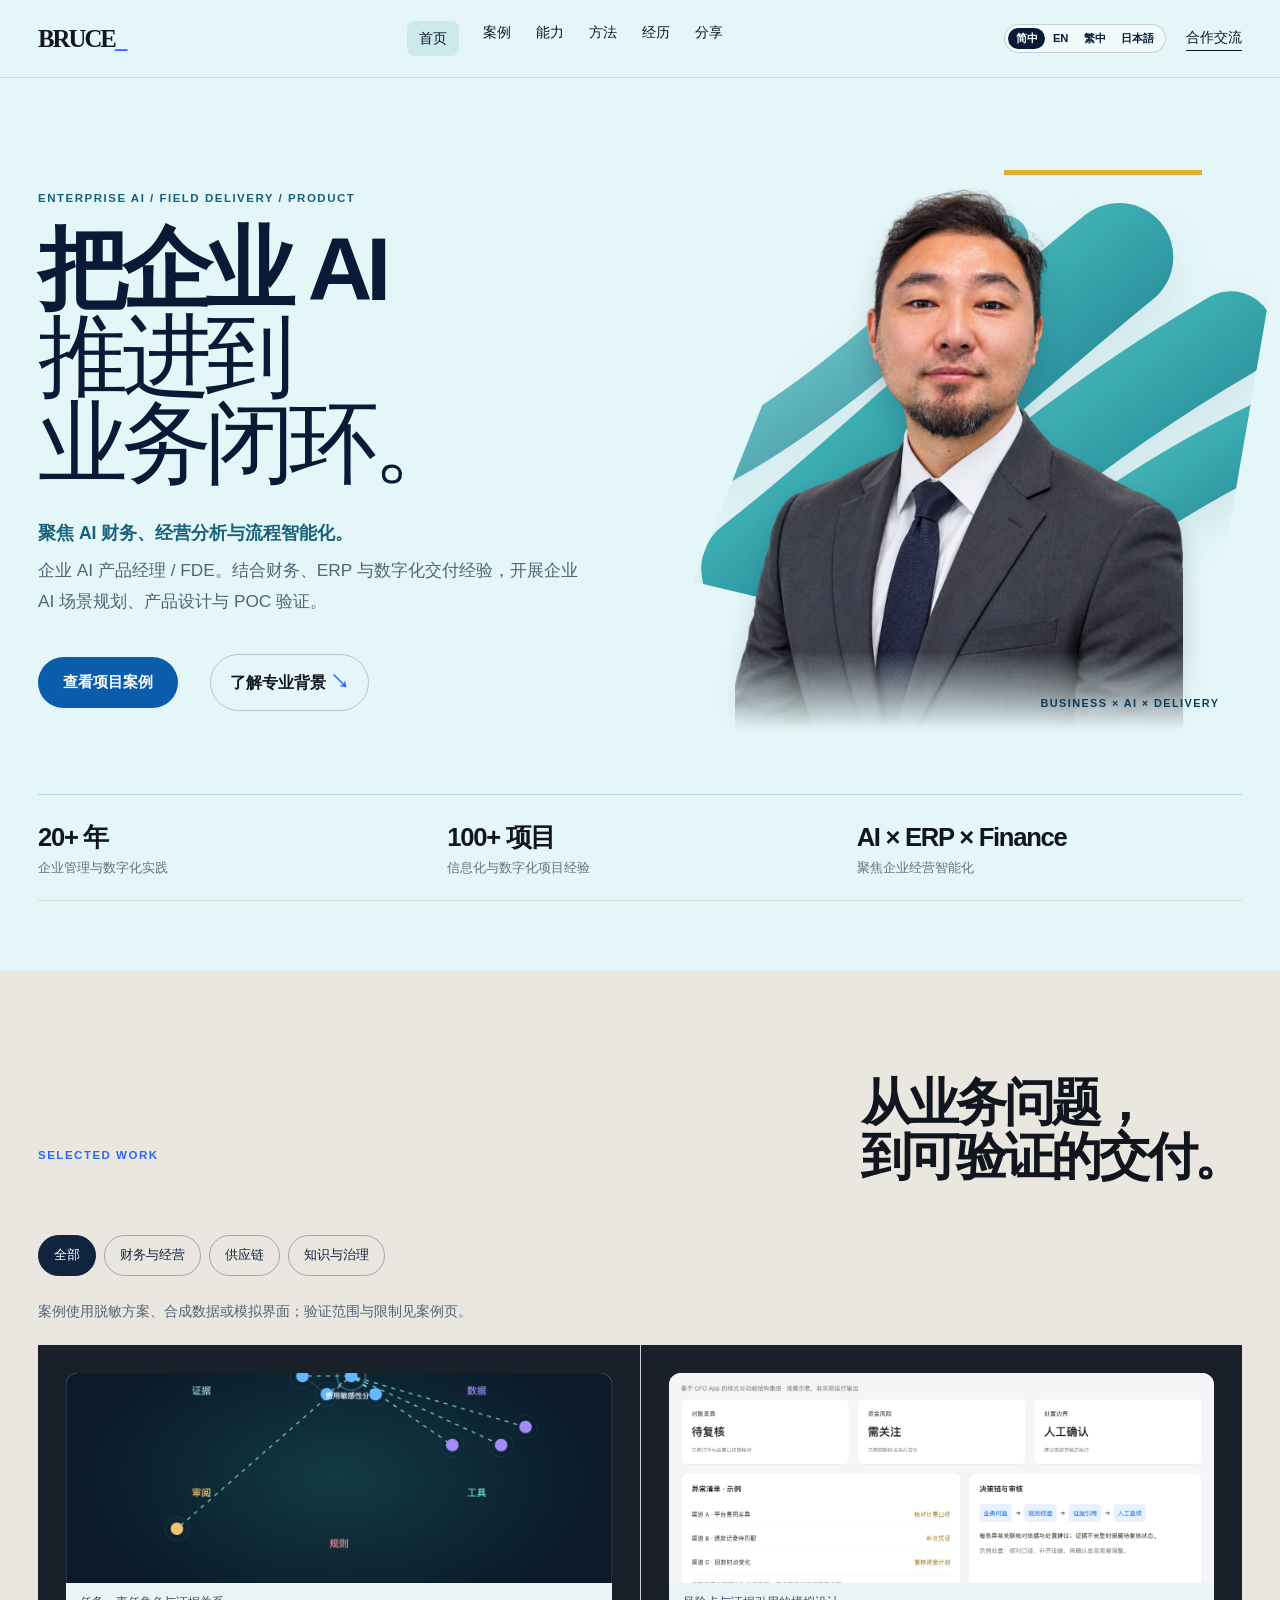
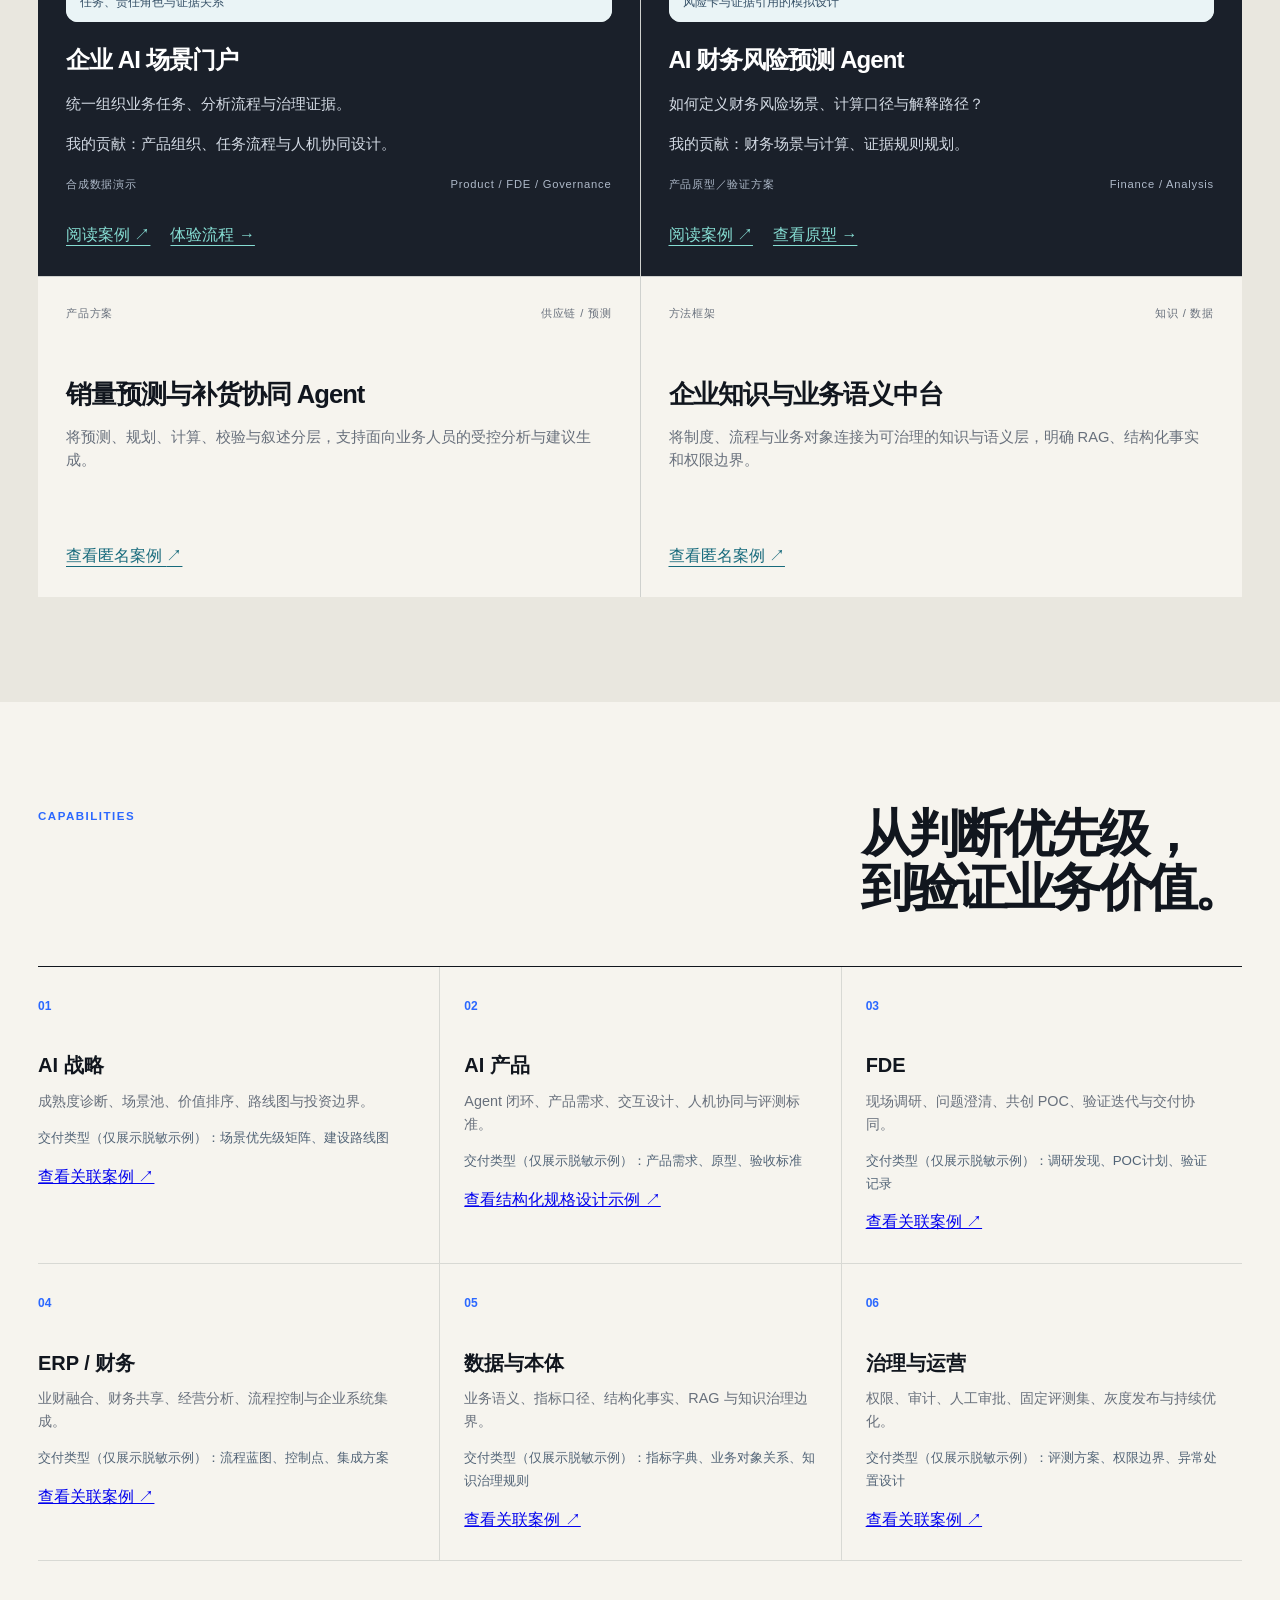
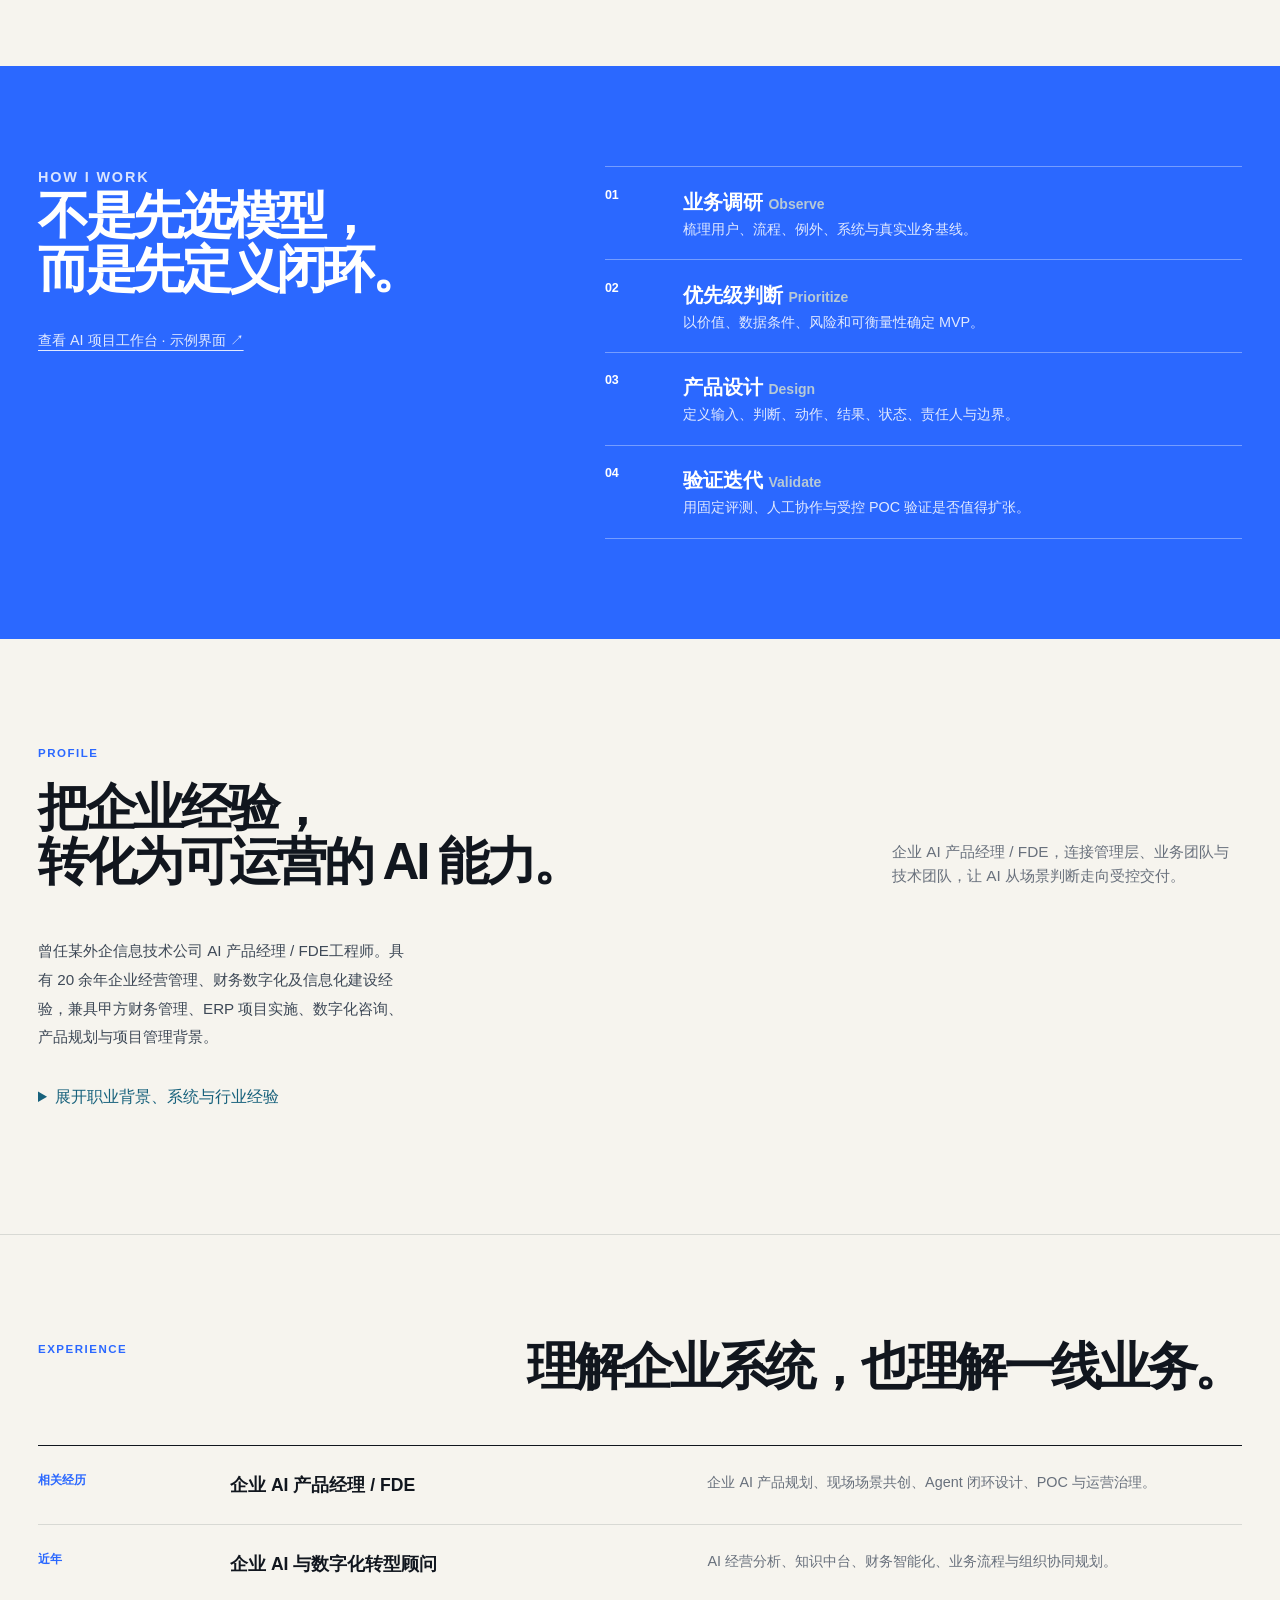
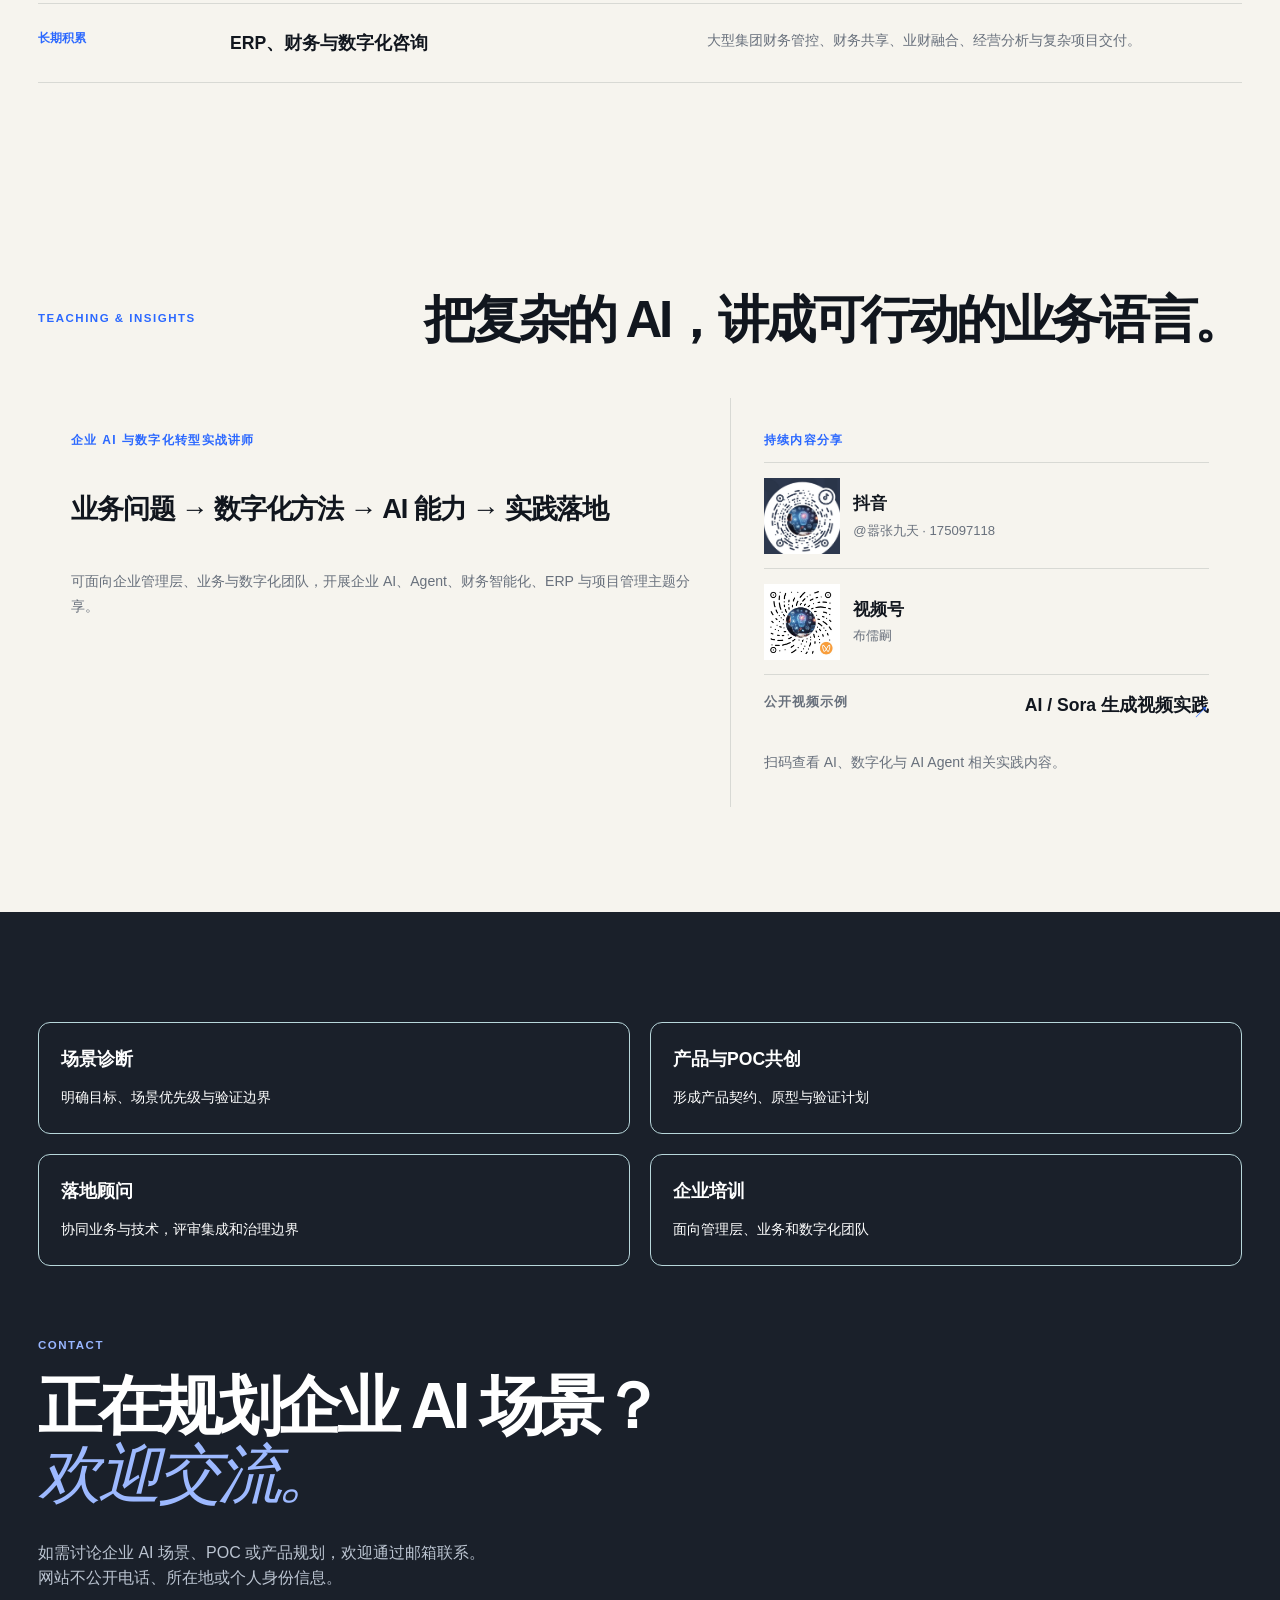
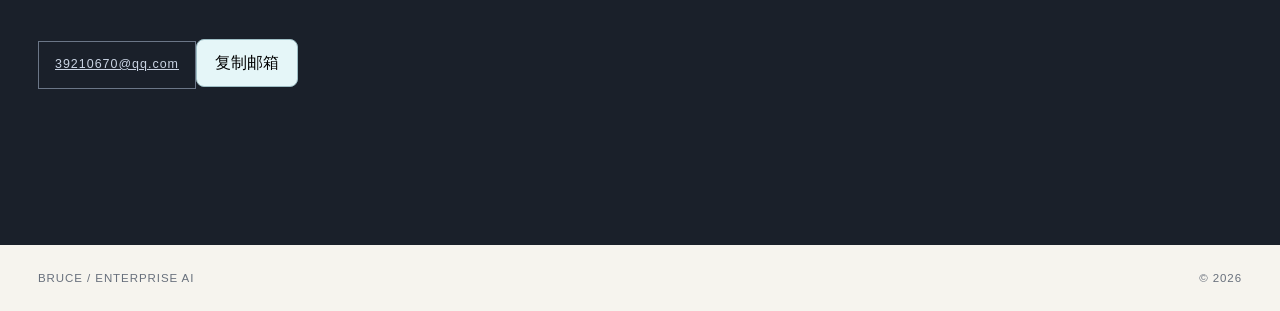
==== commit 873b018e: "Clarify case evidence and deliver static accessible portfolio content" ====
--- a/index.html
+++ b/index.html
@@ -18,19 +18,19 @@
     <link rel="stylesheet" href="hero-cutout.css" />
     <link rel="stylesheet" href="language.css" />
     <link rel="stylesheet" href="evidence-refresh.css" />
-    <script src="evidence-ui.js" defer></script>
-  </head>
+    <script src="evidence-ui-v2.js" defer></script>
+  <link rel="canonical" href="https://bruceli0118.github.io/bruce-ai-portfolio/" /><meta property="og:type" content="website" /><meta property="og:title" content="Bruce · Enterprise AI / FDE" /><meta property="og:description" content="统一组织业务任务、分析流程与治理证据。" /><meta property="og:url" content="https://bruceli0118.github.io/bruce-ai-portfolio/" /><meta property="og:image" content="https://bruceli0118.github.io/bruce-ai-portfolio/assets/cases/portal-public-governance-v2.png" /><meta name="twitter:card" content="summary_large_image" /></head>
   <body>
     <a class="skip-link" href="#main">跳至正文</a>
     <header class="site-header">
       <a class="brand" href="#top" aria-label="Bruce 首页">BRUCE<span>_</span></a>
       <nav aria-label="主导航">
         <a href="#top">首页</a>
+        <a href="#projects">案例</a>
         <a href="#capabilities">能力</a>
-        <a href="#projects">案例</a>
         <a href="#method">方法</a>
+        <a href="#experience">经历</a>
         <a href="#insights">分享</a>
-        <a href="#experience">经历</a>
       </nav>
       <div class="header-tools">
         <div class="language-tabs" aria-label="语言选择">
@@ -61,7 +61,7 @@
           <p class="lede">企业 AI 产品经理 / FDE。结合财务、ERP 与数字化交付经验，开展企业 AI 场景规划、产品设计与 POC 验证。</p>
           <div class="hero-actions">
             <a class="button primary" href="#projects">查看项目案例</a>
-            <a class="text-link" href="#profile">查看专业履历 <span aria-hidden="true">↘</span></a>
+            <a class="text-link" href="#profile">了解专业背景 <span aria-hidden="true">↘</span></a>
           </div>
         </div>
         <figure class="hero-portrait">
@@ -79,23 +79,12 @@
         <div class="section-intro wide">
           <p class="eyebrow">SELECTED WORK</p>
           <h2 id="projects-title">从业务问题，<br />到可验证的交付。</h2>
-          <p>以下内容均为匿名化案例或 POC 方案；不展示客户名称、业务数据、交付文件和系统细节。</p>
         </div>
-        <div class="project-filters" aria-label="按能力筛选案例">
-          <button class="filter-button active" type="button" data-filter="all" aria-pressed="true">全部</button><button class="filter-button" type="button" data-filter="strategy" aria-pressed="false">AI Strategy</button><button class="filter-button" type="button" data-filter="fde" aria-pressed="false">FDE</button><button class="filter-button" type="button" data-filter="agent" aria-pressed="false">AI Agent</button><button class="filter-button" type="button" data-filter="finance" aria-pressed="false">ERP / Finance</button><button class="filter-button" type="button" data-filter="ontology" aria-pressed="false">MCP / RAG / Ontology</button>
-        </div>
-        <div class="project-stack">
-          <article class="project-card featured" data-tags="agent,fde,finance,strategy,ontology"><figure class="project-preview"><img src="assets/cases/portal-public-preview-v1.png" width="1280" height="530" loading="lazy" alt="公开现金流工作台，使用独立合成数据" /><figcaption>公开工作台实截 · 合成数据，非客户系统</figcaption></figure><div class="project-meta"><span>交互原型 · 公开网页演示</span><span>FDE / Product / Governance</span></div><h3>企业 AI 场景门户</h3><p>业务问题：额外费用变化会怎样影响未来现金余额？</p><p><b>我的贡献：</b>场景与产品规划、FDE 工作流、工具契约、人机协同与证据治理。</p><p>可体验：调整参数、比较方案、查看算术核验与治理关系。不连接账户或模型，不执行付款。</p><div class="project-actions"><a class="case-link" href="cases/enterprise-ai-scenario-portal.html">阅读案例 ↗</a><a class="case-link" href="cases/enterprise-ai-scenario-portal.html#product-preview">体验演示 →</a></div></article>
-          <article class="project-card featured" data-tags="agent,fde,finance">
-            <figure class="project-preview"><img src="assets/cases/cfo-demo-v1.png" width="1280" height="779" loading="lazy" alt="财务风险中心模拟界面，不代表实际运行输出" /><figcaption>模拟界面重组图 · 非真实运行结果</figcaption></figure>
-            <div class="project-meta"><span>POC 验证</span><span>跨境电商 / 财务</span></div>
-            <h3>AI 财务风险预测 Agent</h3>
-            <p>围绕现金流、利润与风险情景，构建可追溯、只分析不执行的 CFO 决策支持闭环。</p>
-            <ul><li>确定性事实与参数化模型负责数字</li><li>自然语言用于提问、解释和建议</li><li>每项结论保留数据来源与人工处置边界</li></ul>
-            <p><b>能力证据：</b>查看风险中心、证据链与人工复核的模拟界面；不将网页上线等同于企业生产上线。</p>
-            <div class="project-actions"><a class="case-link" href="cases/ai-finance-risk-agent.html">阅读案例 ↗</a><a class="case-link" href="cases/ai-finance-risk-agent.html#product-preview">查看产品预览 →</a></div>
-          </article>
-          <article class="project-card" data-tags="agent,strategy,finance">
+        <div class="project-filters" aria-label="全部 / 财务与经营 / 供应链 / 知识与治理"><button class="filter-button active" type="button" data-filter="all" aria-pressed="true">全部</button><button class="filter-button" type="button" data-filter="finance" aria-pressed="false">财务与经营</button><button class="filter-button" type="button" data-filter="supply" aria-pressed="false">供应链</button><button class="filter-button" type="button" data-filter="ontology" aria-pressed="false">知识与治理</button></div>
+        <p class="case-public-note">案例使用脱敏方案、合成数据或模拟界面；验证范围与限制见案例页。</p><div class="project-stack">
+          <article class="project-card featured compact-case" data-tags="agent,fde,finance,strategy,ontology"><figure class="project-preview"><a class="preview-open" href="assets/cases/portal-public-governance-v2.png" aria-label="查看完整预览 · 企业 AI 场景门户"><img src="assets/cases/portal-public-governance-v2.png" loading="lazy" alt="任务、责任角色与证据关系" width="1280" height="720" /></a><figcaption>任务、责任角色与证据关系</figcaption></figure><h3>企业 AI 场景门户</h3><p>统一组织业务任务、分析流程与治理证据。</p><p>我的贡献：产品组织、任务流程与人机协同设计。</p><div class="project-meta"><span>合成数据演示</span><span>Product / FDE / Governance</span></div><div class="project-actions"><a class="case-link" href="cases/enterprise-ai-scenario-portal.html">阅读案例 ↗</a><a class="case-link" href="cases/enterprise-ai-scenario-portal.html#product-preview">体验流程 →</a></div></article>
+          <article class="project-card featured compact-case" data-tags="agent,fde,finance"><figure class="project-preview"><a class="preview-open" href="assets/cases/cfo-demo-v1.png" aria-label="查看完整预览 · AI 财务风险预测 Agent"><img src="assets/cases/cfo-demo-v1.png" loading="lazy" alt="风险卡与证据引用的模拟设计" width="1280" height="720" /></a><figcaption>风险卡与证据引用的模拟设计</figcaption></figure><h3>AI 财务风险预测 Agent</h3><p>如何定义财务风险场景、计算口径与解释路径？</p><p>我的贡献：财务场景与计算、证据规则规划。</p><div class="project-meta"><span>产品原型／验证方案</span><span>Finance / Analysis</span></div><div class="project-actions"><a class="case-link" href="cases/ai-finance-risk-agent.html">阅读案例 ↗</a><a class="case-link" href="cases/ai-finance-risk-agent.html#product-preview">查看原型 →</a></div></article>
+          <article class="project-card" data-tags="agent,strategy,supply">
             <div class="project-meta"><span>产品方案</span><span>供应链 / 预测</span></div>
             <h3>销量预测与补货协同 Agent</h3>
             <p>将预测、规划、计算、校验与叙述分层，支持面向业务人员的受控分析与建议生成。</p>
@@ -116,12 +105,12 @@
           <h2 id="capabilities-title">从判断优先级，<br />到验证业务价值。</h2>
         </div>
         <div class="capability-grid">
-          <article><span>01</span><h3>AI 战略</h3><p>成熟度诊断、场景池、价值排序、路线图与投资边界。</p></article>
-          <article><span>02</span><h3>AI 产品</h3><p>Agent 闭环、产品需求、交互设计、人机协同与评测标准。</p><a href="cases/schema-configurator.html#product-preview">查看结构化规格设计示例 ↗</a></article>
-          <article><span>03</span><h3>FDE</h3><p>现场调研、问题澄清、共创 POC、验证迭代与交付协同。</p></article>
-          <article><span>04</span><h3>ERP / 财务</h3><p>业财融合、财务共享、经营分析、流程控制与企业系统集成。</p></article>
-          <article><span>05</span><h3>数据与本体</h3><p>业务语义、指标口径、结构化事实、RAG 与知识治理边界。</p></article>
-          <article><span>06</span><h3>治理与运营</h3><p>权限、审计、人工审批、固定评测集、灰度发布与持续优化。</p></article>
+          <article><span>01</span><h3>AI 战略</h3><p>成熟度诊断、场景池、价值排序、路线图与投资边界。</p><small data-static-evidence>交付类型（仅展示脱敏示例）：场景优先级矩阵、建设路线图</small><a href="cases/enterprise-ai-scenario-portal.html">查看关联案例 ↗</a></article>
+          <article><span>02</span><h3>AI 产品</h3><p>Agent 闭环、产品需求、交互设计、人机协同与评测标准。</p><small data-static-evidence>交付类型（仅展示脱敏示例）：产品需求、原型、验收标准</small><a href="cases/schema-configurator.html#product-preview">查看结构化规格设计示例 ↗</a></article>
+          <article><span>03</span><h3>FDE</h3><p>现场调研、问题澄清、共创 POC、验证迭代与交付协同。</p><small data-static-evidence>交付类型（仅展示脱敏示例）：调研发现、POC计划、验证记录</small><a href="cases/ai-project-workbench.html">查看关联案例 ↗</a></article>
+          <article><span>04</span><h3>ERP / 财务</h3><p>业财融合、财务共享、经营分析、流程控制与企业系统集成。</p><small data-static-evidence>交付类型（仅展示脱敏示例）：流程蓝图、控制点、集成方案</small><a href="cases/ai-finance-risk-agent.html">查看关联案例 ↗</a></article>
+          <article><span>05</span><h3>数据与本体</h3><p>业务语义、指标口径、结构化事实、RAG 与知识治理边界。</p><small data-static-evidence>交付类型（仅展示脱敏示例）：指标字典、业务对象关系、知识治理规则</small><a href="cases/knowledge-semantic-platform.html">查看关联案例 ↗</a></article>
+          <article><span>06</span><h3>治理与运营</h3><p>权限、审计、人工审批、固定评测集、灰度发布与持续优化。</p><small data-static-evidence>交付类型（仅展示脱敏示例）：评测方案、权限边界、异常处置设计</small><a href="cases/enterprise-ai-scenario-portal.html">查看关联案例 ↗</a></article>
         </div>
       </section>
 
@@ -132,10 +121,10 @@
           <p style="margin-top:2rem"><a href="cases/ai-project-workbench.html#product-preview" style="color:inherit;text-underline-offset:5px">查看 AI 项目工作台 · 示例界面 ↗</a></p>
         </div>
         <ol>
-          <li><b>01</b><div><h3>Observe</h3><p>梳理用户、流程、例外、系统与真实业务基线。</p></div></li>
-          <li><b>02</b><div><h3>Prioritize</h3><p>以价值、数据条件、风险和可衡量性确定 MVP。</p></div></li>
-          <li><b>03</b><div><h3>Design</h3><p>定义输入、判断、动作、结果、状态、责任人与边界。</p></div></li>
-          <li><b>04</b><div><h3>Validate</h3><p>用固定评测、人工协作与受控 POC 验证是否值得扩张。</p></div></li>
+          <li><b>01</b><div><h3>业务调研 <small>Observe</small></h3><p>梳理用户、流程、例外、系统与真实业务基线。</p></div></li>
+          <li><b>02</b><div><h3>优先级判断 <small>Prioritize</small></h3><p>以价值、数据条件、风险和可衡量性确定 MVP。</p></div></li>
+          <li><b>03</b><div><h3>产品设计 <small>Design</small></h3><p>定义输入、判断、动作、结果、状态、责任人与边界。</p></div></li>
+          <li><b>04</b><div><h3>验证迭代 <small>Validate</small></h3><p>用固定评测、人工协作与受控 POC 验证是否值得扩张。</p></div></li>
         </ol>
       </section>
 
@@ -145,19 +134,15 @@
           <p>企业 AI 产品经理 / FDE，连接管理层、业务团队与技术团队，让 AI 从场景判断走向受控交付。</p>
         </div>
 
-        <div class="profile-story">
-          <p>曾任某外企信息技术公司 AI 产品经理 / FDE工程师。具有 20 余年企业经营管理、财务数字化及信息化建设经验，兼具甲方财务管理、ERP 项目实施、数字化咨询、产品规划与项目管理背景。</p>
-          <p>近年重点聚焦企业级 AI 产品规划与甲方 AI 项目落地，围绕 AI 财务、经营分析、企业知识库、流程智能化及经营驾驶舱等方向，开展业务调研、场景识别与优先级管理、产品蓝图规划、MVP 设计，以及 Agent 业务闭环的验证迭代。</p>
-          <p>长期从事集团财务管控、业财融合、财务共享、经营分析、流程优化及大型 ERP 项目规划；将制度、流程、经营指标、数据资源和专家经验，转化为可验证、可集成、可运营的 AI 产品能力，并关注人机协同、权限控制、异常升级与持续治理。</p>
-        </div>
-        <div class="profile-context" aria-label="职业背景概览">
+        <div class="profile-story"><p>曾任某外企信息技术公司 AI 产品经理 / FDE工程师。具有 20 余年企业经营管理、财务数字化及信息化建设经验，兼具甲方财务管理、ERP 项目实施、数字化咨询、产品规划与项目管理背景。</p></div><details data-static-evidence><summary>展开职业背景、系统与行业经验</summary><p>近年重点聚焦企业级 AI 产品规划与甲方 AI 项目落地，围绕 AI 财务、经营分析、企业知识库、流程智能化及经营驾驶舱等方向，开展业务调研、场景识别与优先级管理、产品蓝图规划、MVP 设计，以及 Agent 业务闭环的验证迭代。</p><p>长期从事集团财务管控、业财融合、财务共享、经营分析、流程优化及大型 ERP 项目规划；将制度、流程、经营指标、数据资源和专家经验，转化为可验证、可集成、可运营的 AI 产品能力，并关注人机协同、权限控制、异常升级与持续治理。</p>        <div class="profile-context" aria-label="职业背景概览">
           <article><p>职业经历</p><ul><li>百事可乐</li><li>福喜食品 / OSI Group</li><li>金蝶</li><li>信华信</li><li>北京合思</li><li>用友网络</li></ul></article>
           <article><p>核心企业平台</p><ul><li>SAP</li><li>Oracle</li><li>金蝶</li><li>用友</li></ul></article>
           <article><p>业务与管理系统</p><ul><li>房地产业务</li><li>项目管理</li><li>费控管理</li><li>PLM</li><li>CRM</li><li>SRM</li><li>MES</li><li>OA</li><li>电子档案</li><li>资金管理</li><li>预算管理</li></ul></article>
           <article><p>数字化商业</p><ul><li>O2O</li><li>B2B</li><li>B2C</li><li>C2B</li></ul></article>
           <article><p>服务企业类型</p><ul><li>国央企集团</li><li>综合集团</li><li>世界 500 强企业</li></ul></article>
           <article><p>行业实践</p><ul><li>制造</li><li>跨境电商</li><li>商业 / 地产</li><li>能源 / 零售 / 食品</li></ul></article>
-        </div>
+        </div></details>
+
       </section>
 
       <section class="section experience" id="experience" aria-labelledby="experience-title">
@@ -177,11 +162,11 @@
         </div>
       </section>
 
-      <section class="contact" id="contact" aria-labelledby="contact-title">
+      <section class="contact" id="contact" aria-labelledby="contact-title"><div class="cooperation-grid" aria-label="合作方式" data-static-evidence><article><h3>场景诊断</h3><p>明确目标、场景优先级与验证边界</p></article><article><h3>产品与POC共创</h3><p>形成产品契约、原型与验证计划</p></article><article><h3>落地顾问</h3><p>协同业务与技术，评审集成和治理边界</p></article><article><h3>企业培训</h3><p>面向管理层、业务和数字化团队</p></article></div>
         <p class="eyebrow">CONTACT</p>
         <h2 id="contact-title">正在规划企业 AI 场景？<br /><em>欢迎交流。</em></h2>
         <p>如需讨论企业 AI 场景、POC 或产品规划，欢迎通过邮箱联系。网站不公开电话、所在地或个人身份信息。</p>
-        <a class="email-placeholder" href="mailto:39210670@qq.com">39210670@qq.com</a>
+        <a class="email-placeholder" href="mailto:39210670@qq.com">39210670@qq.com</a><button class="email-copy" type="button" hidden>复制邮箱</button><p class="copy-status" role="status"></p>
       </section>
     </main>
 
--- a/evidence-refresh.css
+++ b/evidence-refresh.css
@@ -1,2 +1,3 @@
 .hero-focus{color:#17617c;font-size:1.1rem;font-weight:650;margin:20px 0 8px}.hero .lede{line-height:1.8}.hero .profile-proof{grid-column:1/-1;margin:16px 0 0;border-top:1px solid #b7d6da;padding:22px 0;gap:24px}.hero .profile-proof strong{font-size:1.6rem}.project-preview{margin:-12px -12px 24px;border-radius:12px;overflow:hidden;background:#eaf4f6}.project-preview img{display:block;width:100%;height:240px;object-fit:contain;background:#eaf4f6}.project-preview figcaption{padding:10px 14px;font-size:.75rem;line-height:1.5;color:#365168;background:#eaf4f6}.project-actions{display:flex;flex-wrap:wrap;gap:20px;margin-top:auto}.project-card .project-actions .case-link{margin-top:0}.project-card{transition:transform .15s ease,box-shadow .15s ease}.project-card:focus-within{outline:3px solid #2f9ea5;outline-offset:5px}a:focus-visible,button:focus-visible,summary:focus-visible{outline:3px solid #b78016;outline-offset:4px}.profile details{margin:18px 0}.profile summary{cursor:pointer;color:#17617c;padding:14px 0}.case-hero .case-preview{display:block;width:min(100%,850px);margin:24px 0;border-radius:16px}.case-hero .button{margin-top:20px}.cooperation-grid{display:grid;grid-template-columns:repeat(2,minmax(0,1fr));gap:20px}.cooperation-grid article{padding:22px;border:1px solid #b7d6da;border-radius:12px}.cooperation-grid h3{margin:0 0 12px}.cooperation-grid p{line-height:1.8}.copy-status{font-size:.9rem}.email-copy{font:inherit;padding:10px 18px;margin:16px 0;background:#e5f6f8;border:1px solid #9ebec5;border-radius:8px;cursor:pointer}@media(hover:hover) and (prefers-reduced-motion:no-preference){.project-card:hover{transform:translateY(-3px);box-shadow:0 12px 30px #071a3614}}@media(prefers-reduced-motion:reduce){.project-card{transition:none}}@media(max-width:800px){.hero .profile-proof{padding:22px 0;margin-top:0;gap:16px}.hero .profile-proof strong{font-size:1.35rem}.project-preview img{height:180px}.cooperation-grid{grid-template-columns:1fr}.project-actions{gap:14px}.hero-focus{font-size:1rem}}
 .capability-grid small{display:block;line-height:1.7;color:#526477;margin:14px 0}.contact .cooperation-grid{text-align:left;margin-bottom:70px}.contact .cooperation-grid h3{color:inherit;font-size:1.1rem}.contact .cooperation-grid p{margin:0;font-size:.9rem}
+.compact-case{min-height:0;gap:0}.compact-case h3{margin:12px 0;font-size:1.5rem}.compact-case>p{margin:8px 0;line-height:1.6}.compact-case .project-meta{margin:12px 0}.compact-case .project-actions{padding-top:8px}.compact-case .case-link{padding-top:8px}.project-preview{margin:0 0 12px}.project-preview img{height:210px;object-fit:cover;object-position:center}.preview-open{display:block;width:100%;padding:0;border:0;background:transparent;cursor:zoom-in}.preview-dialog{max-width:95vw;width:1100px;max-height:92vh;padding:18px;border:1px solid #93c6cd;border-radius:14px;color:#10233f;background:#f5fbfc}.preview-dialog::backdrop{background:#071a36c9}.preview-dialog img{display:block;width:100%;height:auto;max-height:72vh;object-fit:contain;margin-top:12px}.preview-dialog button{font:inherit;padding:10px 18px;background:#e5f6f8;border:1px solid #86aeb5;border-radius:8px;cursor:pointer}.case-public-note{font-size:.85rem;line-height:1.7;color:#526477;margin:0 0 22px}.site-header nav a:first-child{background:transparent}.site-header nav a.nav-current{background:#cce9ed;border-radius:8px}.method h3 small{font-size:.7em;color:#b6c9d6}.project-preview figcaption{font-size:.78rem}@media(max-width:800px){.project-preview img{height:180px}.compact-case h3{font-size:1.35rem}.preview-dialog{padding:12px}.preview-dialog img{max-height:65vh}}
